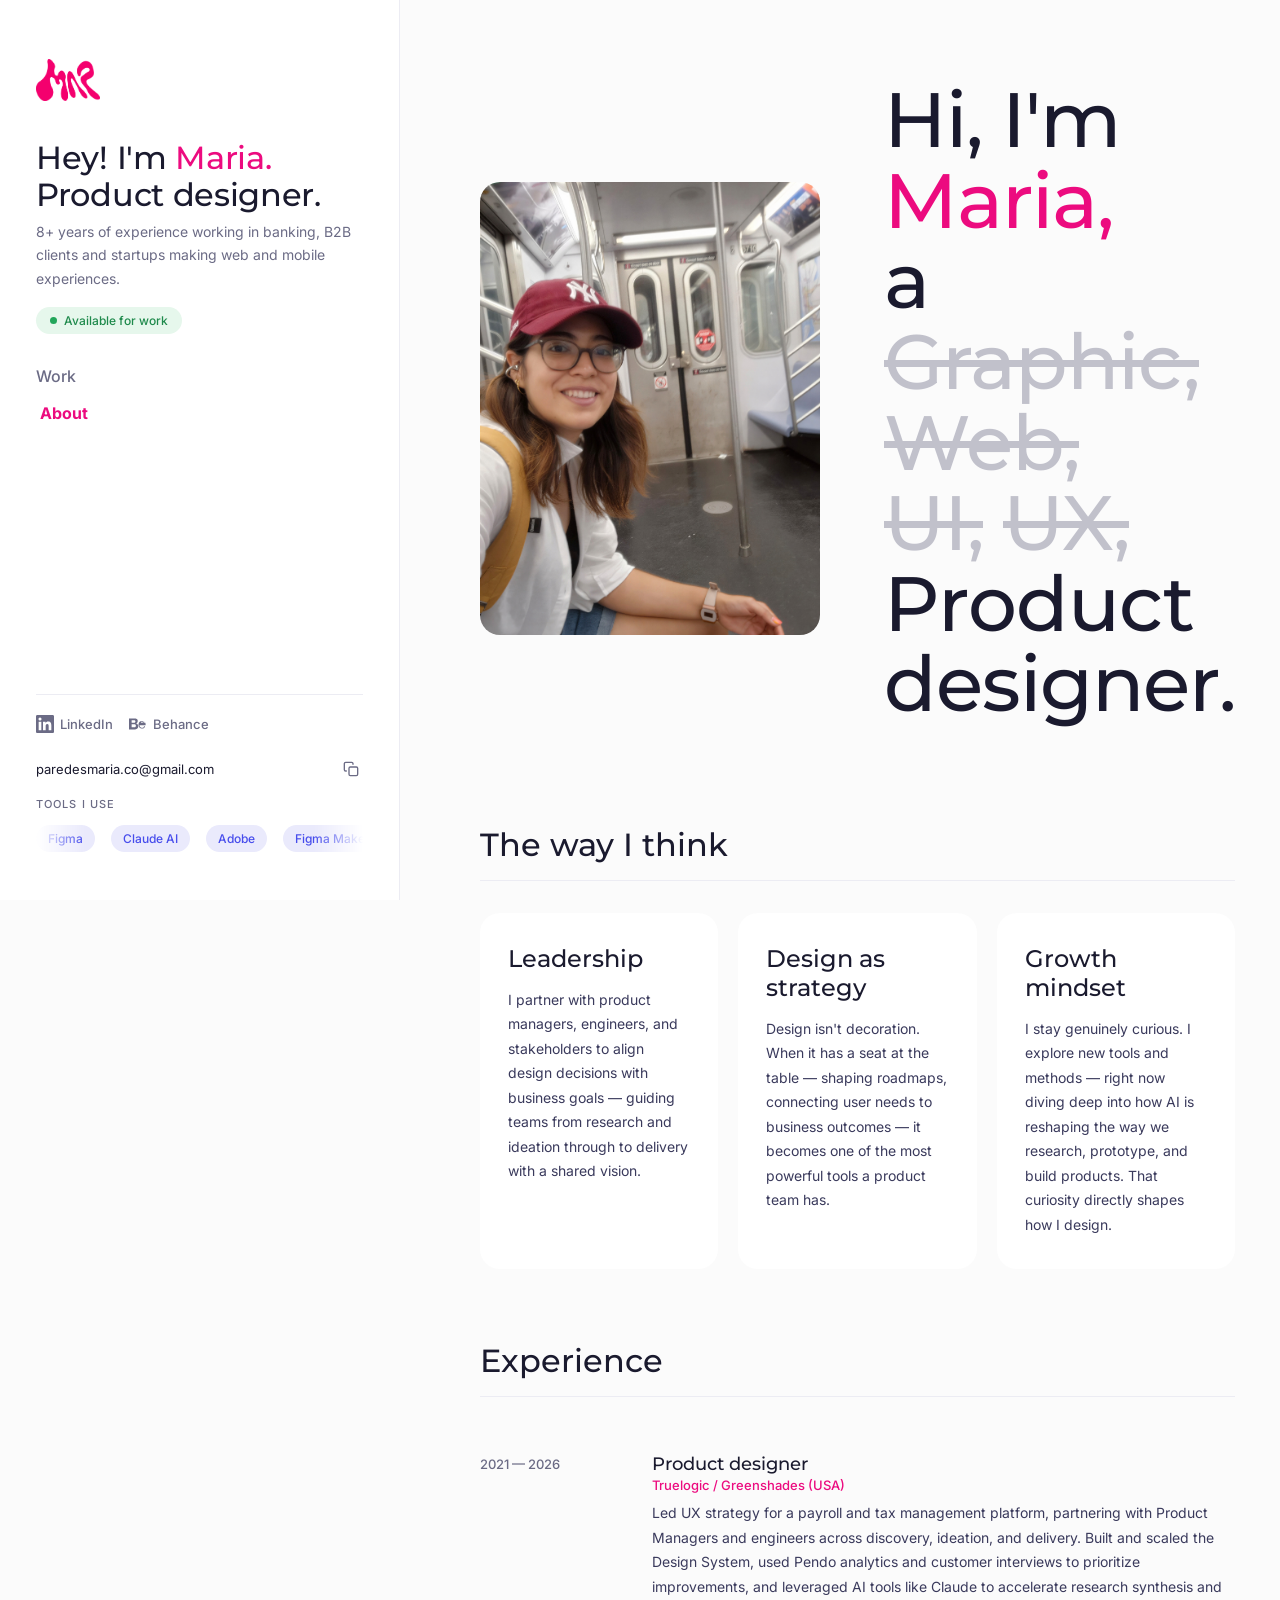
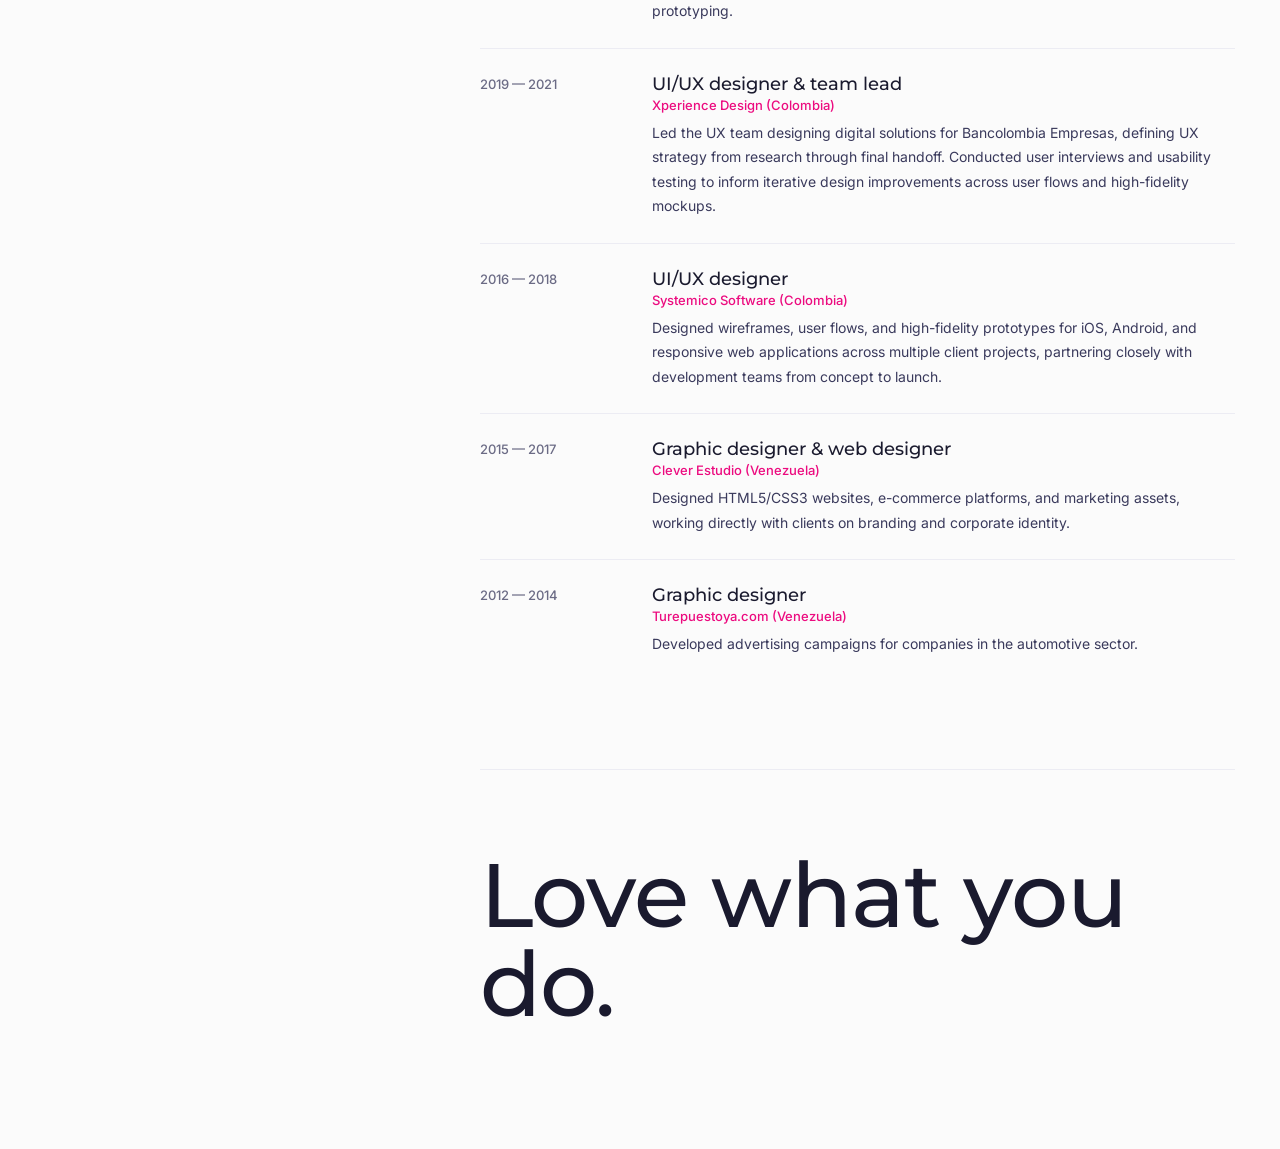
==== about.html @ 052602a7 "Add files via upload" ====
<!DOCTYPE html>
<html lang="en">
<head>
<!-- Google Tag Manager -->
<script>(function(w,d,s,l,i){w[l]=w[l]||[];w[l].push({'gtm.start':
new Date().getTime(),event:'gtm.js'});var f=d.getElementsByTagName(s)[0],
j=d.createElement(s),dl=l!='dataLayer'?'&l='+l:'';j.async=true;j.src=
'https://www.googletagmanager.com/gtm.js?id='+i+dl;f.parentNode.insertBefore(j,f);
})(window,document,'script','dataLayer','GTM-K2FJXDMW');</script>
<!-- End Google Tag Manager -->
<meta charset="UTF-8">
<meta name="viewport" content="width=device-width, initial-scale=1.0">
<title>About · Maria · Product designer</title>
<link rel="preconnect" href="https://fonts.googleapis.com">
<link href="https://fonts.googleapis.com/css2?family=Montserrat:wght@500;700&family=Inter:wght@400;500&display=swap" rel="stylesheet">
<style>
  :root {
    --primary: #EC0B7F;
    --secondary: #474dec;
    --bg: #fbfbfb;
    --sidebar-bg: #FFFFFF;
    --text: #1A1A2E;
    --text-muted: #6B6B85;
    --surface: #FFFFFF;
    --pink-tint: #FDE6F1;
    --pink-tint-text: #993556;
    --indigo-tint: #EAEAFC;
    --indigo-tint-text: #474dec;
    --border: #ECECF3;
    --sidebar-w: 400px;
    --fs-hero: 48px;
    --fs-display: 40px;
    --fs-h1: 32px;
    --fs-h2: 24px;
    --fs-h3: 18px;
    --fs-body-lg: 16px;
    --fs-body: 14px;
    --fs-ui: 13px;
    --fs-meta: 12px;
    --fs-eyebrow: 11px;
    --fs-icon: 20px;
    --fs-icon-lg: 64px;
    --fs-icon-xl: 80px;
  }

  * { margin: 0; padding: 0; box-sizing: border-box; }

  /* DINO CURSOR — a fun, on-brand touch across the whole About page */
  body {
    font-family: 'Inter', sans-serif;
    background: var(--bg);
    color: var(--text);
    min-height: 100vh;
    display: flex;
    cursor: url('data:image/svg+xml;utf8,<svg xmlns="http://www.w3.org/2000/svg" width="32" height="32" viewBox="0 0 32 32"><text x="0" y="24" font-size="24">🦕</text></svg>') 16 16, auto;
  }

  a, button, .email-row { cursor: url('data:image/svg+xml;utf8,<svg xmlns="http://www.w3.org/2000/svg" width="32" height="32" viewBox="0 0 32 32"><text x="0" y="24" font-size="24">🦖</text></svg>') 16 16, pointer; }

  /* ── SIDEBAR (same as index/case pages) ── */
  .sidebar {
    width: var(--sidebar-w);
    min-height: 100vh;
    background: var(--sidebar-bg);
    border-right: 1px solid var(--border);
    position: fixed;
    top: 0; left: 0;
    display: flex;
    flex-direction: column;
    padding: 48px 36px;
    z-index: 100;
  }
  .sidebar-top { flex: 1; }
  .avatar { width: 64px; height: 64px; margin-bottom: 28px; position: relative; flex-shrink: 0; }
  .avatar img { width: 100%; height: 100%; object-fit: contain; display: block; }
  .sidebar h1 {
    font-family: 'Montserrat', sans-serif;
    font-weight: 500;
    font-size: var(--fs-h1);
    line-height: 1.15;
    margin-bottom: 6px;
    letter-spacing: -0.3px;
  }
  .sidebar h1 em { font-style: normal; color: var(--primary); }
  .role-label {
    font-size: var(--fs-ui); font-weight: 500; letter-spacing: 0.08em;
    text-transform: uppercase; color: var(--secondary); margin-bottom: 20px;
  }
  .sidebar p.bio { font-size: var(--fs-body); line-height: 1.7; color: var(--text-muted); margin-bottom: 16px; }
  .social-links { display: flex; gap: 16px; margin-bottom: 24px; }
  .social-link { display: inline-flex; align-items: center; gap: 6px; font-size: var(--fs-ui); font-weight: 500; color: var(--text-muted); text-decoration: none; transition: color 0.2s; }
  .social-link:hover { color: var(--primary); }

  nav { margin-bottom: 20px; }
  nav a {
    display: block; font-size: var(--fs-body-lg); font-weight: 500; color: var(--text-muted);
    text-decoration: none; padding: 8px 0; border-bottom: 1px solid transparent;
    transition: color 0.2s, padding-left 0.2s;
  }
  nav a:hover, nav a.active { color: var(--primary); padding-left: 4px; }
  nav a.active { font-weight: 700; }

  .status-pill {
    display: inline-flex; align-items: center; gap: 7px;
    background: #E6F7EC; color: #1F8A4C; font-size: var(--fs-meta); font-weight: 500;
    padding: 6px 14px; border-radius: 999px; margin-bottom: 24px;
  }
  .status-dot { width: 7px; height: 7px; border-radius: 50%; background: #22A65A; animation: pulse 2s infinite; }
  @keyframes pulse { 0%,100% { opacity:1; transform: scale(1); } 50% { opacity:0.6; transform: scale(1.2); } }

  .tools-label { font-size: var(--fs-eyebrow); font-weight: 500; letter-spacing: 0.1em; text-transform: uppercase; color: var(--text-muted); margin-bottom: 14px; }
  .carousel-wrapper { overflow: hidden; mask-image: linear-gradient(to right, transparent 0%, black 15%, black 85%, transparent 100%); }
  .carousel-track { display: flex; gap: 16px; animation: scroll 22s linear infinite; width: max-content; }
  @keyframes scroll { from { transform: translateX(0); } to { transform: translateX(-50%); } }
  .tool-chip {
    display: flex; align-items: center; gap: 6px; background: var(--indigo-tint); border: none;
    padding: 6px 12px; border-radius: 999px; font-size: var(--fs-meta); font-weight: 500;
    color: var(--indigo-tint-text); white-space: nowrap;
  }

  .sidebar-footer { margin-top: 32px; padding-top: 20px; border-top: 1px solid var(--border); font-size: var(--fs-meta); color: #3A3A5C; }
  .email-row { display: flex; align-items: center; justify-content: space-between; gap: 8px; margin-bottom: 16px; }
  .email-text { font-size: var(--fs-ui); color: var(--text); }
  .email-icon-btn { background: none; border: none; color: var(--text-muted); cursor: inherit; padding: 4px; display: flex; }
  .email-icon-btn:hover { color: var(--primary); }

  /* HAMBURGER */
  .hamburger {
    display: none; position: fixed; top: 16px; left: 16px; z-index: 200;
    background: var(--primary); border: none; border-radius: 50%; width: 44px; height: 44px;
    align-items: center; justify-content: center; box-shadow: 0 2px 12px rgba(236,11,127,0.25);
  }
  .sidebar-overlay { display: none; position: fixed; inset: 0; background: rgba(26,26,46,0.4); z-index: 99; }
  .sidebar-overlay.active { display: block; }

  /* ── MAIN ── */
  .main {
    margin-left: var(--sidebar-w);
    flex: 1;
    display: flex;
    flex-direction: column;
    padding: 72px 80px 80px;
  }

  /* HERO — editorial strikethrough headline */
  .hero-headline {
    font-family: 'Montserrat', sans-serif;
    font-weight: 500;
    font-size: clamp(48px, 6vw, 80px);
    line-height: 1.05;
    letter-spacing: -1px;
    color: var(--text);
    margin-bottom: 20px;
  }
  .hero-headline .strike {
    text-decoration: line-through;
    color: var(--text-muted);
    opacity: 0.4;
  }
  .hero-headline .highlight { color: var(--primary); }

  /* PHOTO + INTRO — open, not boxed */
  .about-open-intro {
    display: grid;
    grid-template-columns: 340px 1fr;
    gap: 64px;
    align-items: center;
    margin-bottom: 80px;
  }
  .about-photo-open {
    width: 100%;
    aspect-ratio: 3 / 4;
    border-radius: 20px;
    background: var(--surface);
    overflow: hidden;
    display: flex;
    align-items: center;
    justify-content: center;
    color: var(--text-muted);
    font-size: var(--fs-ui);
    text-align: center;
  }
  .about-photo-open img { width: 100%; height: 100%; object-fit: cover; object-position: top; display: block; }
  .about-intro-copy {
    padding-top: 8px;
    display: flex;
    flex-direction: column;
    gap: 28px;
  }
  .about-intro-copy h2 {
    font-family: 'Montserrat', sans-serif;
    font-weight: 500;
    font-size: clamp(36px, 4vw, 56px);
    color: var(--text);
    line-height: 1.1;
    letter-spacing: -0.5px;
  }
  .about-intro-copy p { font-size: var(--fs-body-lg); line-height: 1.8; color: #3A3A5C; max-width: 520px; }

  /* SECTIONS — open, no cards */
  .about-block { margin-bottom: 72px; }
  .about-block h3 {
    font-family: 'Montserrat', sans-serif;
    font-weight: 500;
    font-size: var(--fs-h1);
    color: var(--text);
    margin-bottom: 32px;
    padding-bottom: 16px;
    border-bottom: 1px solid var(--border);
  }

  /* MY 3 PILLARS */
  .pillars-grid {
    display: grid;
    grid-template-columns: repeat(3, 1fr);
    gap: 20px;
  }
  .pillar-card {
    background: var(--surface);
    border-radius: 20px;
    padding: 32px 28px;
    display: flex;
    flex-direction: column;
    gap: 14px;
  }
  .pillar-num {
    font-family: 'Montserrat', sans-serif;
    font-weight: 500;
    font-size: var(--fs-eyebrow);
    letter-spacing: 0.1em;
    color: var(--primary);
  }
  .pillar-card h4 {
    font-family: 'Montserrat', sans-serif;
    font-weight: 500;
    font-size: var(--fs-h2);
    color: var(--text);
    line-height: 1.2;
  }
  .pillar-card p {
    font-size: var(--fs-body);
    line-height: 1.75;
    color: #3A3A5C;
    margin: 0;
  }

  /* EXPERIENCE */
  .exp-list { display: flex; flex-direction: column; }
  .exp-item {
    display: grid;
    grid-template-columns: 140px 1fr;
    gap: 32px;
    padding: 24px 0;
    border-bottom: 1px solid var(--border);
  }
  .exp-item:last-child { border-bottom: none; }
  .exp-dates { font-size: var(--fs-ui); color: var(--text-muted); font-weight: 500; padding-top: 3px; }
  .exp-role {
    font-family: 'Montserrat', sans-serif; font-weight: 500;
    font-size: var(--fs-h3); color: var(--text); margin-bottom: 2px;
  }
  .exp-company { font-size: var(--fs-ui); color: var(--primary); font-weight: 500; margin-bottom: 8px; }
  .exp-desc { font-size: var(--fs-body); line-height: 1.75; color: #3A3A5C; }

  /* BRING TO TABLE — open 2-col grid */
  .bring-grid { display: grid; grid-template-columns: 1fr 1fr; gap: 0; }
  .bring-item {
    padding: 28px 0;
    border-bottom: 1px solid var(--border);
    display: flex; flex-direction: column; gap: 8px;
  }
  .bring-item:nth-child(odd) { padding-right: 40px; border-right: 1px solid var(--border); }
  .bring-item:nth-child(even) { padding-left: 40px; }
  .bring-item:nth-last-child(-n+2) { border-bottom: none; }
  .bring-num {
    font-family: 'Montserrat', sans-serif; font-weight: 500;
    font-size: var(--fs-eyebrow); color: var(--primary); letter-spacing: 0.1em;
  }
  .bring-item h4 {
    font-family: 'Montserrat', sans-serif; font-weight: 500;
    font-size: var(--fs-h3); color: var(--text);
  }
  .bring-item p { font-size: var(--fs-body); line-height: 1.7; color: #3A3A5C; margin: 0; }

  /* FUN FACT — open, no box */
  .fun-fact-open {
    display: flex; align-items: flex-start; gap: 20px;
    padding: 32px 0; border-top: 1px solid var(--border);
  }
  .fun-fact-open .fun-emoji { font-size: 40px; flex-shrink: 0; }
  .fun-fact-open h4 {
    font-family: 'Montserrat', sans-serif; font-weight: 500;
    font-size: var(--fs-h3); color: var(--text); margin-bottom: 6px;
  }
  .fun-fact-open p { font-size: var(--fs-body); line-height: 1.7; color: #3A3A5C; margin: 0; }

  /* CLOSING */
  .love-section {
    padding: 80px 0 40px;
    border-top: 1px solid var(--border);
    margin-top: 16px;
  }
  .love-title {
    font-family: 'Montserrat', sans-serif;
    font-weight: 500;
    font-size: clamp(48px, 7vw, 96px);
    color: var(--text);
    line-height: 1.0;
    letter-spacing: -1px;
  }
  .love-title span { color: var(--primary); }

  /* RESPONSIVE */
  @media (max-width: 1024px) {
    :root { --sidebar-w: 300px; }
    .main { padding: 48px 40px; }
    .hero-headline { font-size: clamp(40px, 5vw, 64px); }
    .about-open-intro { grid-template-columns: 180px 1fr; gap: 32px; }
  }
  @media (max-width: 768px) {
    body { flex-direction: column; }
    .hamburger { display: none !important; }
    .sidebar { transform: translateX(-100%); transition: transform 0.3s ease; width: 300px; z-index: 150; overflow-y: auto; }
    .sidebar.open { transform: translateX(0); }
    .main { margin-left: 0; padding: 72px 24px 48px; }
    .hero-headline { font-size: clamp(36px, 8vw, 52px); }
    .about-open-intro { grid-template-columns: 1fr; gap: 36px; }
    .about-photo-open { width: 100%; aspect-ratio: 4 / 3; }
    .exp-item { grid-template-columns: 1fr; gap: 8px; }
    .bring-grid { grid-template-columns: 1fr; }
    .pillars-grid { grid-template-columns: 1fr; }
    .bring-item:nth-child(odd) { padding-right: 0; border-right: none; }
    .bring-item:nth-child(even) { padding-left: 0; }
    .bring-item:nth-last-child(-n+2) { border-bottom: 1px solid var(--border); }
    .bring-item:last-child { border-bottom: none; }
  }
  @media (max-width: 480px) {
    .hero-headline { font-size: 32px; }
    .main { padding: 64px 16px 48px; }
  }

  /* MOBILE NAV BAR */
  .top-bar {
    display: none;
    position: fixed;
    top: 0; left: 0; right: 0;
    height: 60px;
    background: #ffffff;
    border-bottom: 1px solid #ECECF3;
    z-index: 300;
    padding: 0 16px;
    flex-direction: row;
    align-items: center;
    justify-content: space-between;
  }
  .top-bar-left {
    display: flex;
    flex-direction: row;
    align-items: center;
    gap: 10px;
  }
  .top-bar-logo {
    width: 36px;
    height: 36px;
    display: flex;
    align-items: center;
    justify-content: center;
  }
  .top-bar-logo img {
    width: 100%;
    height: 100%;
    object-fit: contain;
  }
  .top-bar-text {}
  .top-bar-name {
    display: block;
    font-family: 'Montserrat', sans-serif;
    font-weight: 500;
    font-size: 14px;
    color: #1A1A2E;
    line-height: 1.2;
  }
  .top-bar-role {
    display: block;
    font-size: 11px;
    color: #6B6B85;
    line-height: 1.2;
  }
  .top-bar-menu {
    background: none;
    border: none;
    cursor: pointer;
    padding: 6px;
    display: flex;
    align-items: center;
    color: #1A1A2E;
  }
  @media (max-width: 768px) {
    .top-bar { display: flex; }
    .avatar { display: none; }
    .sidebar { padding-top: 80px; }
    .main { padding-top: 80px; }
  }
</style>
</head>
<body>
<!-- Google Tag Manager (noscript) -->
<noscript><iframe src="https://www.googletagmanager.com/ns.html?id=GTM-K2FJXDMW"
height="0" width="0" style="display:none;visibility:hidden"></iframe></noscript>
<!-- End Google Tag Manager (noscript) -->
<nav class="top-bar" id="topBar">
  <div class="top-bar-left">
    <div class="top-bar-logo">
      <img src="img/logo.png" alt="MAP">
    </div>
    <div class="top-bar-text">
      <span class="top-bar-name">Maria Paredes</span>
      <span class="top-bar-role">Product designer</span>
    </div>
  </div>
  <button class="top-bar-menu" id="topBarMenu" aria-label="Open menu">
    <svg width="22" height="22" viewBox="0 0 24 24" fill="none" stroke="currentColor" stroke-width="2" stroke-linecap="round">
      <line x1="3" y1="6" x2="21" y2="6"/>
      <line x1="3" y1="12" x2="21" y2="12"/>
      <line x1="3" y1="18" x2="21" y2="18"/>
    </svg>
  </button>
</nav>




<!-- HAMBURGER (mobile) -->
<button class="hamburger" id="hamburger" aria-label="Open menu">
  <svg width="20" height="20" viewBox="0 0 24 24" fill="none" stroke="#fff" stroke-width="2.5" stroke-linecap="round">
    <line x1="3" y1="6" x2="21" y2="6"/><line x1="3" y1="12" x2="21" y2="12"/><line x1="3" y1="18" x2="21" y2="18"/>
  </svg>
</button>
<div class="sidebar-overlay" id="overlay"></div>

<!-- SIDEBAR -->
<aside class="sidebar">
  <div class="sidebar-top">
    <div class="avatar">
      <img src="img/logo.png" alt="Maria logo">
    </div>
    <h1>Hey! I'm <em>Maria.</em><br>Product designer.</h1>
    <p class="bio">8+ years of experience working in banking, B2B clients and startups making web and mobile experiences.</p>

    <div class="status-pill">
      <span class="status-dot"></span>
      Available for work
    </div>

    <nav>
      <a href="index.html">Work</a>
      <a href="about.html" class="active">About</a>
    </nav>
  </div>

  <div class="sidebar-footer">
    <div class="social-links">
      <a href="https://www.linkedin.com/in/mapwalls/" target="_blank" class="social-link" aria-label="LinkedIn">
        <svg width="18" height="18" viewBox="0 0 24 24" fill="currentColor"><path d="M20.447 20.452h-3.554v-5.569c0-1.328-.027-3.037-1.852-3.037-1.853 0-2.136 1.445-2.136 2.939v5.667H9.351V9h3.414v1.561h.046c.477-.9 1.637-1.85 3.37-1.85 3.601 0 4.267 2.37 4.267 5.455v6.286zM5.337 7.433a2.062 2.062 0 0 1-2.063-2.065 2.064 2.064 0 1 1 2.063 2.065zm1.782 13.019H3.555V9h3.564v11.452zM22.225 0H1.771C.792 0 0 .774 0 1.729v20.542C0 23.227.792 24 1.771 24h20.451C23.2 24 24 23.227 24 22.271V1.729C24 .774 23.2 0 22.222 0h.003z"/></svg>
        LinkedIn
      </a>
      <a href="https://www.behance.net/mapwalls" target="_blank" class="social-link" aria-label="Behance">
        <svg width="18" height="18" viewBox="0 0 24 24" fill="currentColor"><path d="M6.938 4.503c.702 0 1.34.06 1.92.188.577.13 1.07.33 1.485.61.41.28.733.65.96 1.12.225.47.34 1.05.34 1.73 0 .74-.17 1.36-.507 1.86-.338.5-.837.9-1.502 1.22.906.26 1.576.72 2.022 1.37.448.66.665 1.45.665 2.36 0 .75-.13 1.39-.41 1.93-.28.55-.67 1-1.16 1.35-.48.348-1.05.6-1.69.767-.63.168-1.29.254-1.99.254H0V4.51l6.938-.007zm-.34 5.888c.577 0 1.05-.14 1.414-.425.367-.28.55-.72.55-1.32 0-.33-.06-.61-.173-.836-.116-.23-.27-.41-.47-.55-.2-.14-.43-.24-.69-.3-.27-.06-.55-.09-.84-.09H3.5v3.52h3.098zm.18 6.018c.32 0 .62-.03.9-.09.29-.06.54-.17.76-.31.22-.14.4-.34.53-.59.13-.25.2-.57.2-.96 0-.76-.22-1.31-.67-1.64-.45-.33-1.04-.5-1.76-.5H3.5v4.09h3.278zm9.945-7.07c.51-.53 1.24-.8 2.19-.8.68 0 1.27.17 1.77.52.49.34.84.82 1.04 1.44H16.42c0-.56-.2-1.02-.6-1.33.4-.31.74-.48 1.043-.48zm3.39 5.977c-.13.37-.33.68-.6.94-.26.26-.58.46-.95.6-.37.13-.8.2-1.27.2-.52 0-.98-.08-1.38-.26-.4-.17-.74-.41-1.02-.72-.28-.31-.49-.69-.64-1.12-.15-.44-.22-.92-.22-1.45h8.12c.02-.24.03-.48.03-.74 0-.74-.11-1.41-.32-2.01-.21-.61-.52-1.12-.92-1.55-.4-.43-.89-.76-1.46-.99-.57-.23-1.23-.34-1.97-.34-.72 0-1.38.12-1.97.36-.59.24-1.1.58-1.53 1.02-.43.44-.76.97-.99 1.6-.23.62-.35 1.32-.35 2.08 0 .78.12 1.48.34 2.1.23.62.55 1.15.97 1.58.42.44.92.77 1.52 1.01.59.23 1.26.35 2 .35.99 0 1.84-.23 2.53-.7.69-.47 1.18-1.18 1.48-2.14h-2.38zm-1.02-5.49c-.33 0-.63.06-.9.17-.27.12-.51.28-.72.49-.2.21-.37.46-.49.75-.12.29-.19.62-.2.97h4.53c-.07-.77-.32-1.36-.73-1.76-.42-.41-.93-.62-1.52-.62z"/></svg>
        Behance
      </a>
    </div>
    <div class="email-row" onclick="copyEmail()">
      <span class="email-text">paredesmaria.co@gmail.com</span>
      <button class="email-icon-btn" aria-label="Copy email">
        <svg width="16" height="16" viewBox="0 0 24 24" fill="none" stroke="currentColor" stroke-width="2" stroke-linecap="round" stroke-linejoin="round">
          <rect x="9" y="9" width="13" height="13" rx="2" ry="2"></rect>
          <path d="M5 15H4a2 2 0 0 1-2-2V4a2 2 0 0 1 2-2h9a2 2 0 0 1 2 2v1"></path>
        </svg>
      </button>
    </div>

    <div class="tools-label">Tools I use</div>
    <div class="carousel-wrapper">
      <div class="carousel-track" id="carouselTrack"></div>
    </div>
  </div>
</aside>

<!-- MAIN -->
<main class="main">

  <!-- PHOTO + HERO HEADLINE -->
  <div class="about-open-intro">
    <div class="about-photo-open">
      <img src="img/myphoto2.jpg" alt="Maria Paredes">
    </div>
    <div class="about-intro-copy" style="display:flex; flex-direction:column; text-align:left;">
      <h1 class="hero-headline">
        Hi, I'm <span class="highlight">Maria,</span><br>
        a <span class="strike">Graphic,</span> <span class="strike">Web,</span><br>
        <span class="strike">UI,</span> <span class="strike">UX,</span><br>
        Product designer.
      </h1>
    </div>
  </div>

  <!-- MY 3 PILLARS -->
  <div class="about-block">
    <h3>The way I think</h3>
    <div class="pillars-grid">

      <div class="pillar-card">
        <h4>Leadership</h4>
        <p>I partner with product managers, engineers, and stakeholders to align design decisions with business goals — guiding teams from research and ideation through to delivery with a shared vision.</p>
      </div>

      <div class="pillar-card">
        <h4>Design as strategy</h4>
        <p>Design isn't decoration. When it has a seat at the table — shaping roadmaps, connecting user needs to business outcomes — it becomes one of the most powerful tools a product team has.</p>
      </div>

      <div class="pillar-card">
        <h4>Growth mindset</h4>
        <p>I stay genuinely curious. I explore new tools and methods — right now diving deep into how AI is reshaping the way we research, prototype, and build products. That curiosity directly shapes how I design.</p>
      </div>

    </div>
  </div>

  <!-- EXPERIENCE -->
  <div class="about-block">
    <h3>Experience</h3>
    <div class="exp-list">

      <div class="exp-item">
        <div class="exp-dates">2021 — 2026</div>
        <div>
          <div class="exp-role">Product designer</div>
          <div class="exp-company">Truelogic / Greenshades (USA)</div>
          <div class="exp-desc">Led UX strategy for a payroll and tax management platform, partnering with Product Managers and engineers across discovery, ideation, and delivery. Built and scaled the Design System, used Pendo analytics and customer interviews to prioritize improvements, and leveraged AI tools like Claude to accelerate research synthesis and prototyping.</div>
        </div>
      </div>

      <div class="exp-item">
        <div class="exp-dates">2019 — 2021</div>
        <div>
          <div class="exp-role">UI/UX designer & team lead</div>
          <div class="exp-company">Xperience Design (Colombia)</div>
          <div class="exp-desc">Led the UX team designing digital solutions for Bancolombia Empresas, defining UX strategy from research through final handoff. Conducted user interviews and usability testing to inform iterative design improvements across user flows and high-fidelity mockups.</div>
        </div>
      </div>

      <div class="exp-item">
        <div class="exp-dates">2016 — 2018</div>
        <div>
          <div class="exp-role">UI/UX designer</div>
          <div class="exp-company">Systemico Software (Colombia)</div>
          <div class="exp-desc">Designed wireframes, user flows, and high-fidelity prototypes for iOS, Android, and responsive web applications across multiple client projects, partnering closely with development teams from concept to launch.</div>
        </div>
      </div>

      <div class="exp-item">
        <div class="exp-dates">2015 — 2017</div>
        <div>
          <div class="exp-role">Graphic designer & web designer</div>
          <div class="exp-company">Clever Estudio (Venezuela)</div>
          <div class="exp-desc">Designed HTML5/CSS3 websites, e-commerce platforms, and marketing assets, working directly with clients on branding and corporate identity.</div>
        </div>
      </div>

      <div class="exp-item">
        <div class="exp-dates">2012 — 2014</div>
        <div>
          <div class="exp-role">Graphic designer</div>
          <div class="exp-company">Turepuestoya.com (Venezuela)</div>
          <div class="exp-desc">Developed advertising campaigns for companies in the automotive sector.</div>
        </div>
      </div>

    </div>
  </div>

  <!-- WHAT I BRING TO THE TABLE -->
  <!-- CLOSING -->
  <div class="love-section">
    <h2 class="love-title">Love what you do.</h2>
  </div>

</main>

<script>
  const tools = ['Figma', 'Claude AI', 'Adobe', 'Figma Make', 'Pendo', 'Notion', 'Miro', 'ChatGPT', 'Jira', 'Maze'];
  const track = document.getElementById('carouselTrack');
  [...tools, ...tools].forEach(t => {
    const chip = document.createElement('div');
    chip.className = 'tool-chip';
    chip.textContent = t;
    track.appendChild(chip);
  });

  function copyEmail() {
    navigator.clipboard.writeText('paredesmaria.co@gmail.com').then(() => {
      const btn = document.querySelector('.email-icon-btn');
      const original = btn.innerHTML;
      btn.innerHTML = '✓';
      setTimeout(() => { btn.innerHTML = original; }, 1500);
    });
  }

  const hamburger = document.getElementById('hamburger');
  const sidebar = document.querySelector('.sidebar');
  const overlay = document.getElementById('overlay');
  function toggleSidebar() {
    sidebar.classList.toggle('open');
    overlay.classList.toggle('active');
  }
  hamburger.addEventListener('click', toggleSidebar);
  overlay.addEventListener('click', toggleSidebar);
  const mobileHamburger = document.getElementById('mobileHamburger');
  if (mobileHamburger) { mobileHamburger.addEventListener('click', toggleSidebar); }

  const topBarMenu = document.getElementById('topBarMenu');
  if (topBarMenu) { topBarMenu.addEventListener('click', toggleSidebar); }
</script>
</body>
</html>
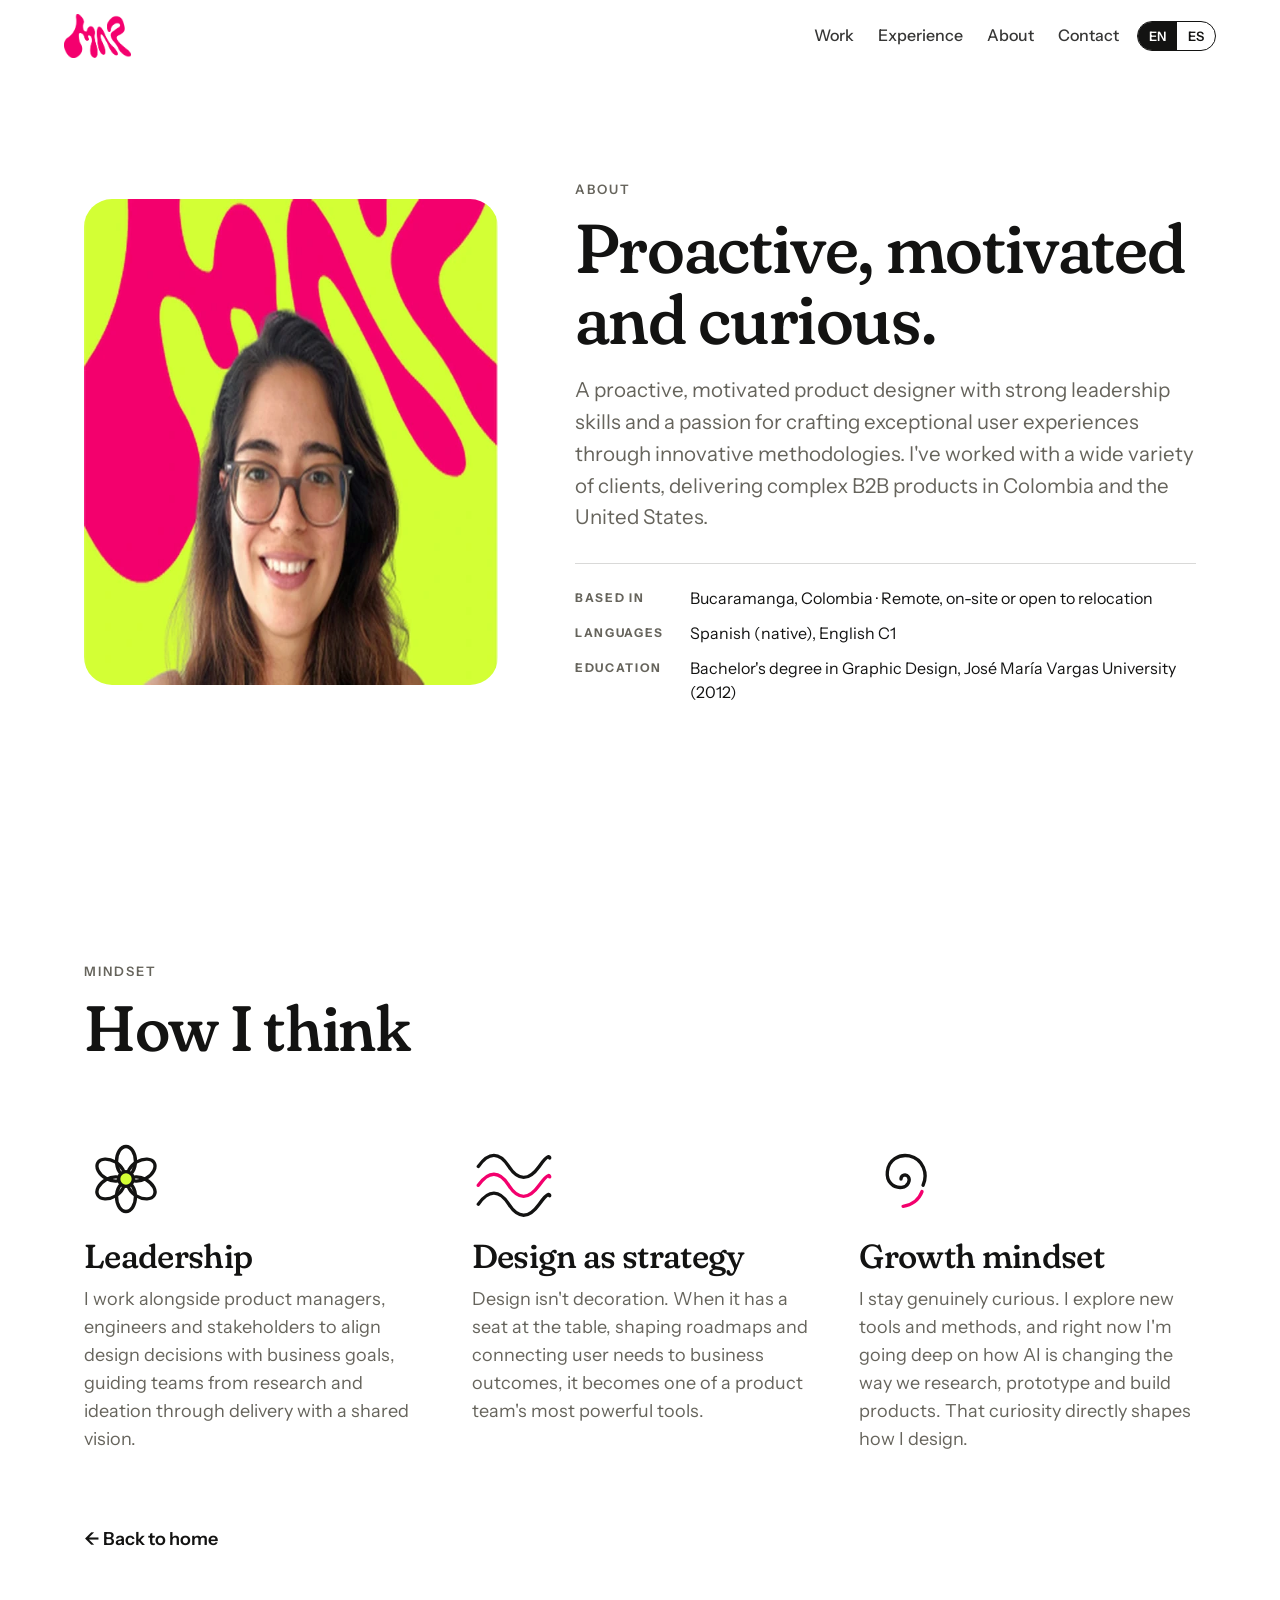
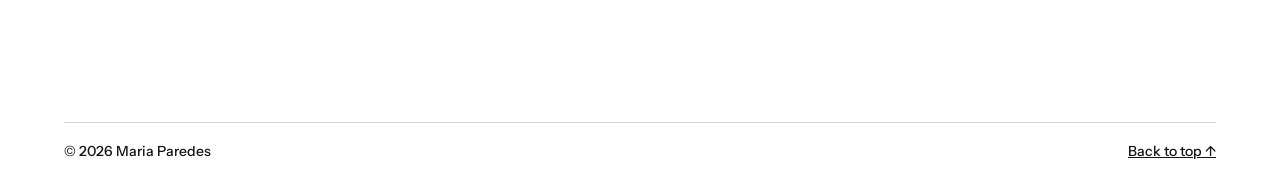
==== commit ca23714b: "Portfolio v5: new home, case pages and projects in the home style - Hero with Plaster headline and s" ====
--- a/about.html
+++ b/about.html
@@ -1,626 +1,65 @@
-<!DOCTYPE html>
+<!doctype html>
 <html lang="en">
 <head>
-<!-- Google Tag Manager -->
-<script>(function(w,d,s,l,i){w[l]=w[l]||[];w[l].push({'gtm.start':
-new Date().getTime(),event:'gtm.js'});var f=d.getElementsByTagName(s)[0],
-j=d.createElement(s),dl=l!='dataLayer'?'&l='+l:'';j.async=true;j.src=
-'https://www.googletagmanager.com/gtm.js?id='+i+dl;f.parentNode.insertBefore(j,f);
-})(window,document,'script','dataLayer','GTM-K2FJXDMW');</script>
-<!-- End Google Tag Manager -->
-<meta charset="UTF-8">
-<meta name="viewport" content="width=device-width, initial-scale=1.0">
-<title>About · Maria · Product designer</title>
+<meta charset="utf-8">
+<meta name="viewport" content="width=device-width, initial-scale=1, viewport-fit=cover">
+<title>About · Maria Paredes</title>
+<meta name="description" content="About Maria Paredes, Senior Product Designer: who she is and how she thinks.">
 <link rel="preconnect" href="https://fonts.googleapis.com">
-<link href="https://fonts.googleapis.com/css2?family=Montserrat:wght@500;700&family=Inter:wght@400;500&display=swap" rel="stylesheet">
-<style>
-  :root {
-    --primary: #EC0B7F;
-    --secondary: #474dec;
-    --bg: #fbfbfb;
-    --sidebar-bg: #FFFFFF;
-    --text: #1A1A2E;
-    --text-muted: #6B6B85;
-    --surface: #FFFFFF;
-    --pink-tint: #FDE6F1;
-    --pink-tint-text: #993556;
-    --indigo-tint: #EAEAFC;
-    --indigo-tint-text: #474dec;
-    --border: #ECECF3;
-    --sidebar-w: 400px;
-    --fs-hero: 48px;
-    --fs-display: 40px;
-    --fs-h1: 32px;
-    --fs-h2: 24px;
-    --fs-h3: 18px;
-    --fs-body-lg: 16px;
-    --fs-body: 14px;
-    --fs-ui: 13px;
-    --fs-meta: 12px;
-    --fs-eyebrow: 11px;
-    --fs-icon: 20px;
-    --fs-icon-lg: 64px;
-    --fs-icon-xl: 80px;
-  }
-
-  * { margin: 0; padding: 0; box-sizing: border-box; }
-
-  /* DINO CURSOR — a fun, on-brand touch across the whole About page */
-  body {
-    font-family: 'Inter', sans-serif;
-    background: var(--bg);
-    color: var(--text);
-    min-height: 100vh;
-    display: flex;
-    cursor: url('data:image/svg+xml;utf8,<svg xmlns="http://www.w3.org/2000/svg" width="32" height="32" viewBox="0 0 32 32"><text x="0" y="24" font-size="24">🦕</text></svg>') 16 16, auto;
-  }
-
-  a, button, .email-row { cursor: url('data:image/svg+xml;utf8,<svg xmlns="http://www.w3.org/2000/svg" width="32" height="32" viewBox="0 0 32 32"><text x="0" y="24" font-size="24">🦖</text></svg>') 16 16, pointer; }
-
-  /* ── SIDEBAR (same as index/case pages) ── */
-  .sidebar {
-    width: var(--sidebar-w);
-    min-height: 100vh;
-    background: var(--sidebar-bg);
-    border-right: 1px solid var(--border);
-    position: fixed;
-    top: 0; left: 0;
-    display: flex;
-    flex-direction: column;
-    padding: 48px 36px;
-    z-index: 100;
-  }
-  .sidebar-top { flex: 1; }
-  .avatar { width: 64px; height: 64px; margin-bottom: 28px; position: relative; flex-shrink: 0; }
-  .avatar img { width: 100%; height: 100%; object-fit: contain; display: block; }
-  .sidebar h1 {
-    font-family: 'Montserrat', sans-serif;
-    font-weight: 500;
-    font-size: var(--fs-h1);
-    line-height: 1.15;
-    margin-bottom: 6px;
-    letter-spacing: -0.3px;
-  }
-  .sidebar h1 em { font-style: normal; color: var(--primary); }
-  .role-label {
-    font-size: var(--fs-ui); font-weight: 500; letter-spacing: 0.08em;
-    text-transform: uppercase; color: var(--secondary); margin-bottom: 20px;
-  }
-  .sidebar p.bio { font-size: var(--fs-body); line-height: 1.7; color: var(--text-muted); margin-bottom: 16px; }
-  .social-links { display: flex; gap: 16px; margin-bottom: 24px; }
-  .social-link { display: inline-flex; align-items: center; gap: 6px; font-size: var(--fs-ui); font-weight: 500; color: var(--text-muted); text-decoration: none; transition: color 0.2s; }
-  .social-link:hover { color: var(--primary); }
-
-  nav { margin-bottom: 20px; }
-  nav a {
-    display: block; font-size: var(--fs-body-lg); font-weight: 500; color: var(--text-muted);
-    text-decoration: none; padding: 8px 0; border-bottom: 1px solid transparent;
-    transition: color 0.2s, padding-left 0.2s;
-  }
-  nav a:hover, nav a.active { color: var(--primary); padding-left: 4px; }
-  nav a.active { font-weight: 700; }
-
-  .status-pill {
-    display: inline-flex; align-items: center; gap: 7px;
-    background: #E6F7EC; color: #1F8A4C; font-size: var(--fs-meta); font-weight: 500;
-    padding: 6px 14px; border-radius: 999px; margin-bottom: 24px;
-  }
-  .status-dot { width: 7px; height: 7px; border-radius: 50%; background: #22A65A; animation: pulse 2s infinite; }
-  @keyframes pulse { 0%,100% { opacity:1; transform: scale(1); } 50% { opacity:0.6; transform: scale(1.2); } }
-
-  .tools-label { font-size: var(--fs-eyebrow); font-weight: 500; letter-spacing: 0.1em; text-transform: uppercase; color: var(--text-muted); margin-bottom: 14px; }
-  .carousel-wrapper { overflow: hidden; mask-image: linear-gradient(to right, transparent 0%, black 15%, black 85%, transparent 100%); }
-  .carousel-track { display: flex; gap: 16px; animation: scroll 22s linear infinite; width: max-content; }
-  @keyframes scroll { from { transform: translateX(0); } to { transform: translateX(-50%); } }
-  .tool-chip {
-    display: flex; align-items: center; gap: 6px; background: var(--indigo-tint); border: none;
-    padding: 6px 12px; border-radius: 999px; font-size: var(--fs-meta); font-weight: 500;
-    color: var(--indigo-tint-text); white-space: nowrap;
-  }
-
-  .sidebar-footer { margin-top: 32px; padding-top: 20px; border-top: 1px solid var(--border); font-size: var(--fs-meta); color: #3A3A5C; }
-  .email-row { display: flex; align-items: center; justify-content: space-between; gap: 8px; margin-bottom: 16px; }
-  .email-text { font-size: var(--fs-ui); color: var(--text); }
-  .email-icon-btn { background: none; border: none; color: var(--text-muted); cursor: inherit; padding: 4px; display: flex; }
-  .email-icon-btn:hover { color: var(--primary); }
-
-  /* HAMBURGER */
-  .hamburger {
-    display: none; position: fixed; top: 16px; left: 16px; z-index: 200;
-    background: var(--primary); border: none; border-radius: 50%; width: 44px; height: 44px;
-    align-items: center; justify-content: center; box-shadow: 0 2px 12px rgba(236,11,127,0.25);
-  }
-  .sidebar-overlay { display: none; position: fixed; inset: 0; background: rgba(26,26,46,0.4); z-index: 99; }
-  .sidebar-overlay.active { display: block; }
-
-  /* ── MAIN ── */
-  .main {
-    margin-left: var(--sidebar-w);
-    flex: 1;
-    display: flex;
-    flex-direction: column;
-    padding: 72px 80px 80px;
-  }
-
-  /* HERO — editorial strikethrough headline */
-  .hero-headline {
-    font-family: 'Montserrat', sans-serif;
-    font-weight: 500;
-    font-size: clamp(48px, 6vw, 80px);
-    line-height: 1.05;
-    letter-spacing: -1px;
-    color: var(--text);
-    margin-bottom: 20px;
-  }
-  .hero-headline .strike {
-    text-decoration: line-through;
-    color: var(--text-muted);
-    opacity: 0.4;
-  }
-  .hero-headline .highlight { color: var(--primary); }
-
-  /* PHOTO + INTRO — open, not boxed */
-  .about-open-intro {
-    display: grid;
-    grid-template-columns: 340px 1fr;
-    gap: 64px;
-    align-items: center;
-    margin-bottom: 80px;
-  }
-  .about-photo-open {
-    width: 100%;
-    aspect-ratio: 3 / 4;
-    border-radius: 20px;
-    background: var(--surface);
-    overflow: hidden;
-    display: flex;
-    align-items: center;
-    justify-content: center;
-    color: var(--text-muted);
-    font-size: var(--fs-ui);
-    text-align: center;
-  }
-  .about-photo-open img { width: 100%; height: 100%; object-fit: cover; object-position: top; display: block; }
-  .about-intro-copy {
-    padding-top: 8px;
-    display: flex;
-    flex-direction: column;
-    gap: 28px;
-  }
-  .about-intro-copy h2 {
-    font-family: 'Montserrat', sans-serif;
-    font-weight: 500;
-    font-size: clamp(36px, 4vw, 56px);
-    color: var(--text);
-    line-height: 1.1;
-    letter-spacing: -0.5px;
-  }
-  .about-intro-copy p { font-size: var(--fs-body-lg); line-height: 1.8; color: #3A3A5C; max-width: 520px; }
-
-  /* SECTIONS — open, no cards */
-  .about-block { margin-bottom: 72px; }
-  .about-block h3 {
-    font-family: 'Montserrat', sans-serif;
-    font-weight: 500;
-    font-size: var(--fs-h1);
-    color: var(--text);
-    margin-bottom: 32px;
-    padding-bottom: 16px;
-    border-bottom: 1px solid var(--border);
-  }
-
-  /* MY 3 PILLARS */
-  .pillars-grid {
-    display: grid;
-    grid-template-columns: repeat(3, 1fr);
-    gap: 20px;
-  }
-  .pillar-card {
-    background: var(--surface);
-    border-radius: 20px;
-    padding: 32px 28px;
-    display: flex;
-    flex-direction: column;
-    gap: 14px;
-  }
-  .pillar-num {
-    font-family: 'Montserrat', sans-serif;
-    font-weight: 500;
-    font-size: var(--fs-eyebrow);
-    letter-spacing: 0.1em;
-    color: var(--primary);
-  }
-  .pillar-card h4 {
-    font-family: 'Montserrat', sans-serif;
-    font-weight: 500;
-    font-size: var(--fs-h2);
-    color: var(--text);
-    line-height: 1.2;
-  }
-  .pillar-card p {
-    font-size: var(--fs-body);
-    line-height: 1.75;
-    color: #3A3A5C;
-    margin: 0;
-  }
-
-  /* EXPERIENCE */
-  .exp-list { display: flex; flex-direction: column; }
-  .exp-item {
-    display: grid;
-    grid-template-columns: 140px 1fr;
-    gap: 32px;
-    padding: 24px 0;
-    border-bottom: 1px solid var(--border);
-  }
-  .exp-item:last-child { border-bottom: none; }
-  .exp-dates { font-size: var(--fs-ui); color: var(--text-muted); font-weight: 500; padding-top: 3px; }
-  .exp-role {
-    font-family: 'Montserrat', sans-serif; font-weight: 500;
-    font-size: var(--fs-h3); color: var(--text); margin-bottom: 2px;
-  }
-  .exp-company { font-size: var(--fs-ui); color: var(--primary); font-weight: 500; margin-bottom: 8px; }
-  .exp-desc { font-size: var(--fs-body); line-height: 1.75; color: #3A3A5C; }
-
-  /* BRING TO TABLE — open 2-col grid */
-  .bring-grid { display: grid; grid-template-columns: 1fr 1fr; gap: 0; }
-  .bring-item {
-    padding: 28px 0;
-    border-bottom: 1px solid var(--border);
-    display: flex; flex-direction: column; gap: 8px;
-  }
-  .bring-item:nth-child(odd) { padding-right: 40px; border-right: 1px solid var(--border); }
-  .bring-item:nth-child(even) { padding-left: 40px; }
-  .bring-item:nth-last-child(-n+2) { border-bottom: none; }
-  .bring-num {
-    font-family: 'Montserrat', sans-serif; font-weight: 500;
-    font-size: var(--fs-eyebrow); color: var(--primary); letter-spacing: 0.1em;
-  }
-  .bring-item h4 {
-    font-family: 'Montserrat', sans-serif; font-weight: 500;
-    font-size: var(--fs-h3); color: var(--text);
-  }
-  .bring-item p { font-size: var(--fs-body); line-height: 1.7; color: #3A3A5C; margin: 0; }
-
-  /* FUN FACT — open, no box */
-  .fun-fact-open {
-    display: flex; align-items: flex-start; gap: 20px;
-    padding: 32px 0; border-top: 1px solid var(--border);
-  }
-  .fun-fact-open .fun-emoji { font-size: 40px; flex-shrink: 0; }
-  .fun-fact-open h4 {
-    font-family: 'Montserrat', sans-serif; font-weight: 500;
-    font-size: var(--fs-h3); color: var(--text); margin-bottom: 6px;
-  }
-  .fun-fact-open p { font-size: var(--fs-body); line-height: 1.7; color: #3A3A5C; margin: 0; }
-
-  /* CLOSING */
-  .love-section {
-    padding: 80px 0 40px;
-    border-top: 1px solid var(--border);
-    margin-top: 16px;
-  }
-  .love-title {
-    font-family: 'Montserrat', sans-serif;
-    font-weight: 500;
-    font-size: clamp(48px, 7vw, 96px);
-    color: var(--text);
-    line-height: 1.0;
-    letter-spacing: -1px;
-  }
-  .love-title span { color: var(--primary); }
-
-  /* RESPONSIVE */
-  @media (max-width: 1024px) {
-    :root { --sidebar-w: 300px; }
-    .main { padding: 48px 40px; }
-    .hero-headline { font-size: clamp(40px, 5vw, 64px); }
-    .about-open-intro { grid-template-columns: 180px 1fr; gap: 32px; }
-  }
-  @media (max-width: 768px) {
-    body { flex-direction: column; }
-    .hamburger { display: none !important; }
-    .sidebar { transform: translateX(-100%); transition: transform 0.3s ease; width: 300px; z-index: 150; overflow-y: auto; }
-    .sidebar.open { transform: translateX(0); }
-    .main { margin-left: 0; padding: 72px 24px 48px; }
-    .hero-headline { font-size: clamp(36px, 8vw, 52px); }
-    .about-open-intro { grid-template-columns: 1fr; gap: 36px; }
-    .about-photo-open { width: 100%; aspect-ratio: 4 / 3; }
-    .exp-item { grid-template-columns: 1fr; gap: 8px; }
-    .bring-grid { grid-template-columns: 1fr; }
-    .pillars-grid { grid-template-columns: 1fr; }
-    .bring-item:nth-child(odd) { padding-right: 0; border-right: none; }
-    .bring-item:nth-child(even) { padding-left: 0; }
-    .bring-item:nth-last-child(-n+2) { border-bottom: 1px solid var(--border); }
-    .bring-item:last-child { border-bottom: none; }
-  }
-  @media (max-width: 480px) {
-    .hero-headline { font-size: 32px; }
-    .main { padding: 64px 16px 48px; }
-  }
-
-  /* MOBILE NAV BAR */
-  .top-bar {
-    display: none;
-    position: fixed;
-    top: 0; left: 0; right: 0;
-    height: 60px;
-    background: #ffffff;
-    border-bottom: 1px solid #ECECF3;
-    z-index: 300;
-    padding: 0 16px;
-    flex-direction: row;
-    align-items: center;
-    justify-content: space-between;
-  }
-  .top-bar-left {
-    display: flex;
-    flex-direction: row;
-    align-items: center;
-    gap: 10px;
-  }
-  .top-bar-logo {
-    width: 36px;
-    height: 36px;
-    display: flex;
-    align-items: center;
-    justify-content: center;
-  }
-  .top-bar-logo img {
-    width: 100%;
-    height: 100%;
-    object-fit: contain;
-  }
-  .top-bar-text {}
-  .top-bar-name {
-    display: block;
-    font-family: 'Montserrat', sans-serif;
-    font-weight: 500;
-    font-size: 14px;
-    color: #1A1A2E;
-    line-height: 1.2;
-  }
-  .top-bar-role {
-    display: block;
-    font-size: 11px;
-    color: #6B6B85;
-    line-height: 1.2;
-  }
-  .top-bar-menu {
-    background: none;
-    border: none;
-    cursor: pointer;
-    padding: 6px;
-    display: flex;
-    align-items: center;
-    color: #1A1A2E;
-  }
-  @media (max-width: 768px) {
-    .top-bar { display: flex; }
-    .avatar { display: none; }
-    .sidebar { padding-top: 80px; }
-    .main { padding-top: 80px; }
-  }
-</style>
+<link rel="preconnect" href="https://fonts.gstatic.com" crossorigin>
+<link href="https://fonts.googleapis.com/css2?family=Fraunces:opsz,wght,SOFT,WONK@9..144,300..700,0..100,0..1&family=Instrument+Sans:wght@400;500;600&family=Plaster&display=swap" rel="stylesheet">
+<link rel="stylesheet" href="css/style.css">
+<script>document.documentElement.classList.add('js');</script>
 </head>
 <body>
-<!-- Google Tag Manager (noscript) -->
-<noscript><iframe src="https://www.googletagmanager.com/ns.html?id=GTM-K2FJXDMW"
-height="0" width="0" style="display:none;visibility:hidden"></iframe></noscript>
-<!-- End Google Tag Manager (noscript) -->
-<nav class="top-bar" id="topBar">
-  <div class="top-bar-left">
-    <div class="top-bar-logo">
-      <img src="img/logo.png" alt="MAP">
+
+<header class="nav">
+  <a class="logo" href="index.html" aria-label="Maria Paredes, home"><img src="img/logo.png" alt="" width="687" height="433"></a>
+  <nav class="links" aria-label="Main">
+    <a href="index.html#work" data-t="nav_work">Work</a>
+    <a href="index.html#experience" data-t="nav_exp">Experience</a>
+    <a href="about.html" data-t="nav_about" aria-current="page">About</a>
+    <a href="index.html#contact" data-t="nav_contact">Contact</a>
+  </nav>
+  <div class="lang" role="group" aria-label="Language">
+    <button type="button" data-lang="en" aria-pressed="true">EN</button>
+    <button type="button" data-lang="es" aria-pressed="false">ES</button>
+  </div>
+</header>
+
+<main id="top">
+  <section class="about about-page" id="about" data-theme="cream" aria-labelledby="about-title">
+    <div class="wrap about-grid">
+      <figure class="portrait"><img src="assets/maria.webp" alt="Portrait of Maria Paredes smiling, wearing glasses" width="624" height="486" ></figure>
+      <div>
+        <p class="eyebrow" data-t="about_eyebrow">About</p>
+        <h1 id="about-title" data-t="about_title">Proactive, motivated and curious.</h1>
+        <p class="lede" data-t="about_text">A proactive, motivated product designer with strong leadership skills and a passion for crafting exceptional user experiences through innovative methodologies. I've worked with a wide variety of clients, delivering complex B2B products in Colombia and the United States.</p>
+        <dl class="facts">
+          <dt data-t="f_loc">Based in</dt><dd data-t="v_loc">Bucaramanga, Colombia · Remote, on-site or open to relocation</dd>
+          <dt data-t="f_lang">Languages</dt><dd data-t="v_lang">Spanish (native), English C1</dd>
+          <dt data-t="f_edu">Education</dt><dd data-t="v_edu">Bachelor's degree in Graphic Design, José María Vargas University (2012)</dd>
+        </dl>
+      </div>
     </div>
-    <div class="top-bar-text">
-      <span class="top-bar-name">Maria Paredes</span>
-      <span class="top-bar-role">Product designer</span>
+  </section>
+
+  <section class="think" data-theme="cream" aria-labelledby="think-title">
+    <div class="wrap">
+      <header class="sec-head"><p class="eyebrow" data-t="think_eyebrow">Mindset</p><h2 id="think-title" data-t="think_title">How I think</h2></header>
+      <div class="pillars">
+        <div class="pillar"><div class="ico"><svg viewBox="0 0 80 80" aria-hidden="true"><g fill="none" stroke="currentColor" stroke-width="3.2" stroke-linejoin="round" stroke-linecap="round"><g transform="translate(40 40)"><ellipse rx="9" ry="14" cy="-17"/><ellipse rx="9" ry="14" cy="-17" transform="rotate(60)"/><ellipse rx="9" ry="14" cy="-17" transform="rotate(120)"/><ellipse rx="9" ry="14" cy="-17" transform="rotate(180)"/><ellipse rx="9" ry="14" cy="-17" transform="rotate(240)"/><ellipse rx="9" ry="14" cy="-17" transform="rotate(300)"/><circle r="7" fill="#D3FF35"/></g></g></svg></div><h3 data-t="p1_t">Leadership</h3><p data-t="p1_d">I work alongside product managers, engineers and stakeholders to align design decisions with business goals, guiding teams from research and ideation through delivery with a shared vision.</p></div>
+        <div class="pillar"><div class="ico"><svg viewBox="0 0 80 80" aria-hidden="true"><g fill="none" stroke="currentColor" stroke-width="3.2" stroke-linecap="round" stroke-linejoin="round"><path d="M6 28c10-14 20-14 29 0s19 14 29 0 10-8 10-8"/><path d="M6 46c10-14 20-14 29 0s19 14 29 0 10-8 10-8" stroke="#F3006D"/><path d="M6 64c10-14 20-14 29 0s19 14 29 0 10-8 10-8"/></g></svg></div><h3 data-t="p2_t">Design as strategy</h3><p data-t="p2_d">Design isn't decoration. When it has a seat at the table, shaping roadmaps and connecting user needs to business outcomes, it becomes one of a product team's most powerful tools.</p></div>
+        <div class="pillar"><div class="ico"><svg viewBox="0 0 80 80" aria-hidden="true"><g fill="none" stroke="currentColor" stroke-width="3.2" stroke-linecap="round" stroke-linejoin="round"><path d="M40 40c0-4 5-5 7-2s0 9-6 10c-9 1-15-6-14-15 1-11 11-17 21-15 13 3 18 17 13 28"/><path d="M60 52c-3 8-10 13-18 14" stroke="#F3006D"/></g></svg></div><h3 data-t="p3_t">Growth mindset</h3><p data-t="p3_d">I stay genuinely curious. I explore new tools and methods, and right now I'm going deep on how AI is changing the way we research, prototype and build products. That curiosity directly shapes how I design.</p></div>
+      </div>
+      <a class="back-home" href="index.html" data-t="back_home">← Back to home</a>
     </div>
-  </div>
-  <button class="top-bar-menu" id="topBarMenu" aria-label="Open menu">
-    <svg width="22" height="22" viewBox="0 0 24 24" fill="none" stroke="currentColor" stroke-width="2" stroke-linecap="round">
-      <line x1="3" y1="6" x2="21" y2="6"/>
-      <line x1="3" y1="12" x2="21" y2="12"/>
-      <line x1="3" y1="18" x2="21" y2="18"/>
-    </svg>
-  </button>
-</nav>
-
-
-
-
-<!-- HAMBURGER (mobile) -->
-<button class="hamburger" id="hamburger" aria-label="Open menu">
-  <svg width="20" height="20" viewBox="0 0 24 24" fill="none" stroke="#fff" stroke-width="2.5" stroke-linecap="round">
-    <line x1="3" y1="6" x2="21" y2="6"/><line x1="3" y1="12" x2="21" y2="12"/><line x1="3" y1="18" x2="21" y2="18"/>
-  </svg>
-</button>
-<div class="sidebar-overlay" id="overlay"></div>
-
-<!-- SIDEBAR -->
-<aside class="sidebar">
-  <div class="sidebar-top">
-    <div class="avatar">
-      <img src="img/logo.png" alt="Maria logo">
-    </div>
-    <h1>Hey! I'm <em>Maria.</em><br>Product designer.</h1>
-    <p class="bio">8+ years of experience working in banking, B2B clients and startups making web and mobile experiences.</p>
-
-    <div class="status-pill">
-      <span class="status-dot"></span>
-      Available for work
-    </div>
-
-    <nav>
-      <a href="index.html">Work</a>
-      <a href="about.html" class="active">About</a>
-    </nav>
-  </div>
-
-  <div class="sidebar-footer">
-    <div class="social-links">
-      <a href="https://www.linkedin.com/in/mapwalls/" target="_blank" class="social-link" aria-label="LinkedIn">
-        <svg width="18" height="18" viewBox="0 0 24 24" fill="currentColor"><path d="M20.447 20.452h-3.554v-5.569c0-1.328-.027-3.037-1.852-3.037-1.853 0-2.136 1.445-2.136 2.939v5.667H9.351V9h3.414v1.561h.046c.477-.9 1.637-1.85 3.37-1.85 3.601 0 4.267 2.37 4.267 5.455v6.286zM5.337 7.433a2.062 2.062 0 0 1-2.063-2.065 2.064 2.064 0 1 1 2.063 2.065zm1.782 13.019H3.555V9h3.564v11.452zM22.225 0H1.771C.792 0 0 .774 0 1.729v20.542C0 23.227.792 24 1.771 24h20.451C23.2 24 24 23.227 24 22.271V1.729C24 .774 23.2 0 22.222 0h.003z"/></svg>
-        LinkedIn
-      </a>
-      <a href="https://www.behance.net/mapwalls" target="_blank" class="social-link" aria-label="Behance">
-        <svg width="18" height="18" viewBox="0 0 24 24" fill="currentColor"><path d="M6.938 4.503c.702 0 1.34.06 1.92.188.577.13 1.07.33 1.485.61.41.28.733.65.96 1.12.225.47.34 1.05.34 1.73 0 .74-.17 1.36-.507 1.86-.338.5-.837.9-1.502 1.22.906.26 1.576.72 2.022 1.37.448.66.665 1.45.665 2.36 0 .75-.13 1.39-.41 1.93-.28.55-.67 1-1.16 1.35-.48.348-1.05.6-1.69.767-.63.168-1.29.254-1.99.254H0V4.51l6.938-.007zm-.34 5.888c.577 0 1.05-.14 1.414-.425.367-.28.55-.72.55-1.32 0-.33-.06-.61-.173-.836-.116-.23-.27-.41-.47-.55-.2-.14-.43-.24-.69-.3-.27-.06-.55-.09-.84-.09H3.5v3.52h3.098zm.18 6.018c.32 0 .62-.03.9-.09.29-.06.54-.17.76-.31.22-.14.4-.34.53-.59.13-.25.2-.57.2-.96 0-.76-.22-1.31-.67-1.64-.45-.33-1.04-.5-1.76-.5H3.5v4.09h3.278zm9.945-7.07c.51-.53 1.24-.8 2.19-.8.68 0 1.27.17 1.77.52.49.34.84.82 1.04 1.44H16.42c0-.56-.2-1.02-.6-1.33.4-.31.74-.48 1.043-.48zm3.39 5.977c-.13.37-.33.68-.6.94-.26.26-.58.46-.95.6-.37.13-.8.2-1.27.2-.52 0-.98-.08-1.38-.26-.4-.17-.74-.41-1.02-.72-.28-.31-.49-.69-.64-1.12-.15-.44-.22-.92-.22-1.45h8.12c.02-.24.03-.48.03-.74 0-.74-.11-1.41-.32-2.01-.21-.61-.52-1.12-.92-1.55-.4-.43-.89-.76-1.46-.99-.57-.23-1.23-.34-1.97-.34-.72 0-1.38.12-1.97.36-.59.24-1.1.58-1.53 1.02-.43.44-.76.97-.99 1.6-.23.62-.35 1.32-.35 2.08 0 .78.12 1.48.34 2.1.23.62.55 1.15.97 1.58.42.44.92.77 1.52 1.01.59.23 1.26.35 2 .35.99 0 1.84-.23 2.53-.7.69-.47 1.18-1.18 1.48-2.14h-2.38zm-1.02-5.49c-.33 0-.63.06-.9.17-.27.12-.51.28-.72.49-.2.21-.37.46-.49.75-.12.29-.19.62-.2.97h4.53c-.07-.77-.32-1.36-.73-1.76-.42-.41-.93-.62-1.52-.62z"/></svg>
-        Behance
-      </a>
-    </div>
-    <div class="email-row" onclick="copyEmail()">
-      <span class="email-text">paredesmaria.co@gmail.com</span>
-      <button class="email-icon-btn" aria-label="Copy email">
-        <svg width="16" height="16" viewBox="0 0 24 24" fill="none" stroke="currentColor" stroke-width="2" stroke-linecap="round" stroke-linejoin="round">
-          <rect x="9" y="9" width="13" height="13" rx="2" ry="2"></rect>
-          <path d="M5 15H4a2 2 0 0 1-2-2V4a2 2 0 0 1 2-2h9a2 2 0 0 1 2 2v1"></path>
-        </svg>
-      </button>
-    </div>
-
-    <div class="tools-label">Tools I use</div>
-    <div class="carousel-wrapper">
-      <div class="carousel-track" id="carouselTrack"></div>
-    </div>
-  </div>
-</aside>
-
-<!-- MAIN -->
-<main class="main">
-
-  <!-- PHOTO + HERO HEADLINE -->
-  <div class="about-open-intro">
-    <div class="about-photo-open">
-      <img src="img/myphoto2.jpg" alt="Maria Paredes">
-    </div>
-    <div class="about-intro-copy" style="display:flex; flex-direction:column; text-align:left;">
-      <h1 class="hero-headline">
-        Hi, I'm <span class="highlight">Maria,</span><br>
-        a <span class="strike">Graphic,</span> <span class="strike">Web,</span><br>
-        <span class="strike">UI,</span> <span class="strike">UX,</span><br>
-        Product designer.
-      </h1>
-    </div>
-  </div>
-
-  <!-- MY 3 PILLARS -->
-  <div class="about-block">
-    <h3>The way I think</h3>
-    <div class="pillars-grid">
-
-      <div class="pillar-card">
-        <h4>Leadership</h4>
-        <p>I partner with product managers, engineers, and stakeholders to align design decisions with business goals — guiding teams from research and ideation through to delivery with a shared vision.</p>
-      </div>
-
-      <div class="pillar-card">
-        <h4>Design as strategy</h4>
-        <p>Design isn't decoration. When it has a seat at the table — shaping roadmaps, connecting user needs to business outcomes — it becomes one of the most powerful tools a product team has.</p>
-      </div>
-
-      <div class="pillar-card">
-        <h4>Growth mindset</h4>
-        <p>I stay genuinely curious. I explore new tools and methods — right now diving deep into how AI is reshaping the way we research, prototype, and build products. That curiosity directly shapes how I design.</p>
-      </div>
-
-    </div>
-  </div>
-
-  <!-- EXPERIENCE -->
-  <div class="about-block">
-    <h3>Experience</h3>
-    <div class="exp-list">
-
-      <div class="exp-item">
-        <div class="exp-dates">2021 — 2026</div>
-        <div>
-          <div class="exp-role">Product designer</div>
-          <div class="exp-company">Truelogic / Greenshades (USA)</div>
-          <div class="exp-desc">Led UX strategy for a payroll and tax management platform, partnering with Product Managers and engineers across discovery, ideation, and delivery. Built and scaled the Design System, used Pendo analytics and customer interviews to prioritize improvements, and leveraged AI tools like Claude to accelerate research synthesis and prototyping.</div>
-        </div>
-      </div>
-
-      <div class="exp-item">
-        <div class="exp-dates">2019 — 2021</div>
-        <div>
-          <div class="exp-role">UI/UX designer & team lead</div>
-          <div class="exp-company">Xperience Design (Colombia)</div>
-          <div class="exp-desc">Led the UX team designing digital solutions for Bancolombia Empresas, defining UX strategy from research through final handoff. Conducted user interviews and usability testing to inform iterative design improvements across user flows and high-fidelity mockups.</div>
-        </div>
-      </div>
-
-      <div class="exp-item">
-        <div class="exp-dates">2016 — 2018</div>
-        <div>
-          <div class="exp-role">UI/UX designer</div>
-          <div class="exp-company">Systemico Software (Colombia)</div>
-          <div class="exp-desc">Designed wireframes, user flows, and high-fidelity prototypes for iOS, Android, and responsive web applications across multiple client projects, partnering closely with development teams from concept to launch.</div>
-        </div>
-      </div>
-
-      <div class="exp-item">
-        <div class="exp-dates">2015 — 2017</div>
-        <div>
-          <div class="exp-role">Graphic designer & web designer</div>
-          <div class="exp-company">Clever Estudio (Venezuela)</div>
-          <div class="exp-desc">Designed HTML5/CSS3 websites, e-commerce platforms, and marketing assets, working directly with clients on branding and corporate identity.</div>
-        </div>
-      </div>
-
-      <div class="exp-item">
-        <div class="exp-dates">2012 — 2014</div>
-        <div>
-          <div class="exp-role">Graphic designer</div>
-          <div class="exp-company">Turepuestoya.com (Venezuela)</div>
-          <div class="exp-desc">Developed advertising campaigns for companies in the automotive sector.</div>
-        </div>
-      </div>
-
-    </div>
-  </div>
-
-  <!-- WHAT I BRING TO THE TABLE -->
-  <!-- CLOSING -->
-  <div class="love-section">
-    <h2 class="love-title">Love what you do.</h2>
-  </div>
-
+  </section>
 </main>
 
-<script>
-  const tools = ['Figma', 'Claude AI', 'Adobe', 'Figma Make', 'Pendo', 'Notion', 'Miro', 'ChatGPT', 'Jira', 'Maze'];
-  const track = document.getElementById('carouselTrack');
-  [...tools, ...tools].forEach(t => {
-    const chip = document.createElement('div');
-    chip.className = 'tool-chip';
-    chip.textContent = t;
-    track.appendChild(chip);
-  });
-
-  function copyEmail() {
-    navigator.clipboard.writeText('paredesmaria.co@gmail.com').then(() => {
-      const btn = document.querySelector('.email-icon-btn');
-      const original = btn.innerHTML;
-      btn.innerHTML = '✓';
-      setTimeout(() => { btn.innerHTML = original; }, 1500);
-    });
-  }
-
-  const hamburger = document.getElementById('hamburger');
-  const sidebar = document.querySelector('.sidebar');
-  const overlay = document.getElementById('overlay');
-  function toggleSidebar() {
-    sidebar.classList.toggle('open');
-    overlay.classList.toggle('active');
-  }
-  hamburger.addEventListener('click', toggleSidebar);
-  overlay.addEventListener('click', toggleSidebar);
-  const mobileHamburger = document.getElementById('mobileHamburger');
-  if (mobileHamburger) { mobileHamburger.addEventListener('click', toggleSidebar); }
-
-  const topBarMenu = document.getElementById('topBarMenu');
-  if (topBarMenu) { topBarMenu.addEventListener('click', toggleSidebar); }
-</script>
+<footer class="objfoot" data-theme="cream">
+  <p class="foot"><span>© <span id="year">2026</span> Maria Paredes</span><a href="#top" data-t="back_top">Back to top ↑</a></p>
+</footer>
+<script src="js/main.js"></script>
 </body>
 </html>
--- a/css/style.css
+++ b/css/style.css
@@ -0,0 +1,259 @@
+/* ==========================================================
+   Maria Paredes: scroll story
+   One idea per screen, big soft serif, a background that changes
+   as you read. Her toys are the characters; her waves, flowers
+   and swirls are the pictograms. Calm first, playful second.
+   ========================================================== */
+:root {
+  --ink: #131312;
+  --cream: #F8F7F1; /* saved: the warm off-white used before; light sections are white now */
+  --white: #FFFFFF;
+  --sage: #E4E8DA;
+  --paper: #FFFFFF;
+  --lime: #D3FF35;
+  --pink: #F3006D;
+  --muted: #66645C;
+  --line: rgba(19, 19, 18, .16);
+  --bg: var(--white); --fg: var(--ink);
+  --serif: 'Fraunces', Georgia, 'Times New Roman', serif;
+  --sans: 'Instrument Sans', system-ui, sans-serif;
+  --gutter: clamp(20px, 5vw, 72px);
+  --max: 1240px;
+}
+*, *::before, *::after { box-sizing: border-box; margin: 0; padding: 0; }
+html { scroll-behavior: smooth; scroll-padding-top: 80px; }
+body {
+  font-family: var(--sans); font-size: 18px; line-height: 1.55; color: var(--fg); background: var(--bg);
+  -webkit-font-smoothing: antialiased; overflow-x: hidden;
+  transition: background-color .7s ease, color .7s ease;
+}
+body[data-theme="cream"] { --bg: var(--white); --fg: var(--ink); --soft: rgba(19, 19, 18, .06); --mute: var(--muted); }
+body[data-theme="sage"]  { --bg: var(--sage);  --fg: var(--ink); --soft: rgba(19, 19, 18, .06); --mute: #5b5f52; }
+body[data-theme="warm"]  { --bg: var(--cream); --fg: var(--ink); --soft: rgba(19, 19, 18, .06); --mute: var(--muted); }
+body[data-theme="ink"]   { --bg: #161615;      --fg: #F4F2EA;    --soft: rgba(255, 255, 255, .08); --mute: #A9A79D; }
+a { color: inherit; }
+button { font: inherit; color: inherit; cursor: pointer; background: none; border: 0; }
+img { max-width: 100%; display: block; }
+[hidden] { display: none !important; }
+:focus-visible { outline: 3px solid var(--pink); outline-offset: 3px; border-radius: 6px; }
+.sr-only { position: absolute; width: 1px; height: 1px; overflow: hidden; clip: rect(0 0 0 0); white-space: nowrap; }
+.wrap { max-width: var(--max); margin: 0 auto; padding: 0 var(--gutter); }
+h1, h2, h3, .read, .big-num b, .nums b { font-family: var(--serif); font-variation-settings: "SOFT" 100, "WONK" 1; font-weight: 500; letter-spacing: -.02em; }
+.eyebrow { font-size: 13px; font-weight: 600; letter-spacing: .16em; text-transform: uppercase; color: var(--mute); margin-bottom: 14px; }
+.sec-head { margin-bottom: clamp(36px, 6vw, 80px); max-width: 880px; }
+.sec-head h2 { font-size: clamp(34px, 5vw, 68px); line-height: 1.02; text-wrap: balance; }
+
+/* ---- nav ---- */
+.nav { position: fixed; top: env(safe-area-inset-top, 0px); left: 0; right: 0; z-index: 30; display: flex; align-items: center; gap: 18px; padding: 14px var(--gutter); background: color-mix(in srgb, var(--bg) 82%, transparent); -webkit-backdrop-filter: blur(10px); backdrop-filter: blur(10px); transition: background-color .7s; }
+.logo { font-family: var(--serif); font-variation-settings: "SOFT" 100, "WONK" 1; font-weight: 700; font-size: 28px; text-decoration: none; line-height: 1; }
+.logo span { color: var(--pink); }
+.logo img { height: clamp(36px, 3.4vw, 48px); width: auto; transition: transform .3s cubic-bezier(.3, 1.6, .4, 1); }
+.logo:hover img { transform: rotate(-6deg) scale(1.06); }
+.links { margin-left: auto; display: flex; gap: 24px; font-weight: 500; font-size: 16px; }
+.links a { text-decoration: none; opacity: .85; } .links a:hover { opacity: 1; text-decoration: underline; text-decoration-color: var(--pink); text-underline-offset: 6px; text-decoration-thickness: 2px; }
+.lang { display: flex; border: 1.5px solid currentColor; border-radius: 999px; overflow: hidden; }
+.lang button { padding: 4px 11px; font-weight: 600; font-size: 13px; }
+.lang button[aria-pressed="true"] { background: var(--fg); color: var(--bg); }
+
+/* ---- hero ---- */
+/* the hero is taller than the screen; its content stays pinned while "Clear thinking" grows with the scroll */
+.hero { position: relative; height: 320svh; background: #161615; color: #F4F2EA; --mute: #A9A79D; }
+.hero-pin { position: sticky; top: 0; height: 100svh; display: grid; align-content: center; padding: 100px var(--gutter) 90px; overflow: hidden; }
+.hero .l1 { transform-origin: 50% 50%; } /* no will-change: the text is redrawn sharp at every size */
+.hero .byline, .hero .cue { transition: opacity .2s linear; }
+/* "Complex" is heavy and cut by the screen edges; "clear" is light and airy */
+.hero h1 { display: grid; grid-template-columns: minmax(0, 1fr); justify-items: center; font-weight: 400; letter-spacing: 0; }
+.hero .line { display: block; }
+.hero .line.big { font-family: 'Plaster', var(--serif); font-variation-settings: normal; text-transform: uppercase; font-size: 19vw; line-height: .86; white-space: nowrap; width: 100vw; justify-self: start; margin-left: calc(-1 * var(--gutter)); display: flex; justify-content: center; }
+.hero .line.big + .line.big { margin-top: .06em; }
+.hero .l1 { position: relative; margin-top: clamp(18px, 3vw, 44px); }
+.hero .line.clear { font-family: var(--sans); font-weight: 400; font-size: clamp(30px, 6.2vw, 100px); letter-spacing: .22em; padding-left: .22em; line-height: 1.1; white-space: nowrap; }
+/* sits at the end of "Clear thinking"; on narrow screens it slides left and floats over the line end */
+.knight { --kw: clamp(70px, 9vw, 150px); position: absolute; width: var(--kw); height: auto; bottom: .3em; left: min(100% + .1em, 100vw - var(--gutter) - var(--kw) - (100vw - 100%) / 2); pointer-events: none; filter: drop-shadow(0 14px 16px rgba(19, 19, 18, .2)); }
+.hero .byline { text-align: center; }
+.wd { display: inline-block; white-space: nowrap; }
+.ch { display: inline-block; will-change: transform; }
+.byline { margin-top: clamp(22px, 3vw, 40px); font-weight: 500; color: var(--mute); font-size: clamp(15px, 1.4vw, 19px); }
+.cue { position: absolute; left: var(--gutter); bottom: 28px; font-weight: 600; font-size: 13px; letter-spacing: .14em; text-transform: uppercase; color: var(--mute); }
+.toy { position: absolute; left: 0; top: 0; z-index: 3; padding: 0; touch-action: none; user-select: none; -webkit-user-select: none; cursor: grab; }
+.toy.grab { cursor: grabbing; }
+.toy img { width: 100%; height: auto; pointer-events: none; filter: drop-shadow(0 18px 18px rgba(19, 19, 18, .22)); }
+.walker { width: clamp(150px, 22vw, 320px); }
+
+/* ---- reading statements ---- */
+.say, .nums-sec, .names { min-height: 92vh; display: grid; align-content: center; justify-items: center; padding: 14vh var(--gutter); text-align: center; }
+.read { font-size: clamp(30px, 4.6vw, 64px); line-height: 1.14; max-width: 20em; text-wrap: balance; font-weight: 400; }
+.read.small { font-size: clamp(24px, 3vw, 40px); max-width: 24em; }
+.read .w { opacity: .16; transition: opacity .35s ease; }
+.read .w.on { opacity: 1; }
+/* intro: sentence on the left, her photo in a real polaroid frame on the right */
+.say { min-height: 0; padding-top: 14vh; padding-bottom: clamp(8px, 1.5vw, 20px); grid-template-columns: minmax(0, 1.35fr) minmax(0, .65fr); justify-items: start; align-items: center; text-align: left; column-gap: clamp(32px, 6vw, 110px); max-width: calc(1240px + 2 * var(--gutter)); margin: 0 auto; }
+.say .read { max-width: none; }
+.polaroid { position: relative; width: clamp(220px, 24vw, 380px); aspect-ratio: 562 / 892; justify-self: center; filter: drop-shadow(0 22px 28px rgba(19, 19, 18, .2)) drop-shadow(0 2px 4px rgba(19, 19, 18, .08)); transform: translateY(28px) rotate(9deg) scale(.94); opacity: 0; transition: transform .9s cubic-bezier(.3, 1.4, .4, 1), opacity .5s ease; }
+.polaroid.in { transform: rotate(4deg); opacity: 1; }
+.polaroid:hover { transform: rotate(0deg) scale(1.03); }
+.polaroid .frame { position: absolute; inset: 0; width: 100%; height: 100%; }
+.polaroid .pic { position: absolute; z-index: 1; left: 5.34%; top: 8.52%; width: 88.97%; height: 73.32%; object-fit: cover; object-position: 50% 30%; }
+.nums { list-style: none; display: grid; grid-template-columns: repeat(3, minmax(0, 1fr)); gap: clamp(20px, 3vw, 48px); margin-top: clamp(36px, 7vw, 90px); width: min(1240px, 100%); }
+.nums li { border-top: 2px solid var(--fg); padding-top: 18px; text-align: left; }
+.nums b { display: block; font-size: clamp(48px, 6vw, 92px); line-height: .95; font-weight: 600; white-space: nowrap; }
+.nums span { display: block; margin-top: 10px; font-weight: 500; color: var(--mute); }
+
+/* ---- workflow: six steps on one thread ---- */
+.flow-sec { background: var(--cream); display: grid; justify-items: center; gap: clamp(48px, 7vw, 96px); padding: 14vh var(--gutter); text-align: center; overflow: hidden; }
+.flow-wrap { position: relative; width: min(1240px, 100%); text-align: left; }
+.thread { position: absolute; inset: 0; width: 100%; height: 100%; overflow: visible; pointer-events: none; }
+.thread path { fill: none; stroke: var(--ink); stroke-width: 3.4; stroke-linecap: round; stroke-dasharray: 1; stroke-dashoffset: var(--draw, 0); }
+.flow { position: relative; list-style: none; display: grid; grid-template-columns: repeat(3, minmax(0, 1fr)); column-gap: clamp(28px, 5vw, 72px); row-gap: clamp(56px, 7vw, 104px); align-items: start; }
+/* snake order: 1 2 3 on top, then 4 5 6 come back right to left */
+.step:nth-child(4) { grid-area: 2 / 3; } .step:nth-child(5) { grid-area: 2 / 2; } .step:nth-child(6) { grid-area: 2 / 1; }
+.step:nth-child(2), .step:nth-child(5) { margin-top: clamp(24px, 4vw, 56px); }
+.step { background: var(--paper); border: 2px solid var(--ink); border-radius: 24px; padding: clamp(20px, 2.2vw, 30px); box-shadow: 6px 6px 0 var(--ink); }
+.step-head { display: flex; justify-content: space-between; align-items: flex-start; gap: 12px; }
+.step .num { display: block; font-size: 13px; font-weight: 600; letter-spacing: .14em; color: var(--mute); margin-bottom: 4px; }
+.step h3 { font-size: clamp(28px, 2.6vw, 38px); line-height: 1.02; }
+.step .ico { flex: none; width: 56px; height: 56px; border-radius: 50%; border: 2px solid var(--ink); background: var(--lime); display: grid; place-items: center; }
+.step:nth-child(even) .ico { background: #FFD9EA; }
+.step .ico svg { width: 28px; height: 28px; fill: none; stroke: var(--ink); stroke-width: 2.2; stroke-linecap: round; stroke-linejoin: round; }
+.step ul { list-style: none; margin-top: 18px; display: grid; gap: 8px; font-size: 16px; line-height: 1.45; }
+.step ul li { position: relative; padding-left: 18px; }
+.runner { position: absolute; left: 0; top: 0; z-index: 2; pointer-events: none; will-change: transform; }
+.dino { display: block; width: 56px; height: auto; overflow: visible; }
+.dino .fa, .dino .fb { display: none; } .dino.a .fa, .dino.b .fb { display: inline; }
+.step ul li::before { content: ''; position: absolute; left: 0; top: .55em; width: 7px; height: 7px; border-radius: 50%; background: var(--pink); }
+
+/* ---- work ---- */
+.work { padding: clamp(60px, 10vw, 140px) 0; }
+.case { display: grid; grid-template-columns: minmax(0, .8fr) minmax(0, 1.2fr); gap: clamp(28px, 5vw, 80px); padding: clamp(32px, 6vw, 80px) 0; border-top: 1.5px solid var(--line); align-items: start; }
+.case-text { position: sticky; top: 100px; }
+.meta { font-size: 13px; font-weight: 600; letter-spacing: .12em; text-transform: uppercase; color: var(--mute); margin-bottom: 14px; }
+.case h3 { font-size: clamp(34px, 4vw, 56px); line-height: 1.02; margin-bottom: 20px; text-wrap: balance; }
+.big-num { display: flex; flex-direction: column; align-items: flex-start; gap: 8px; margin-bottom: 18px; }
+.big-num b { font-size: clamp(54px, 6.5vw, 96px); line-height: .9; font-weight: 600; color: var(--pink); white-space: nowrap; }
+.big-num span { font-weight: 600; max-width: 18em; line-height: 1.25; }
+.desc { color: var(--mute); max-width: 34em; }
+.actions { display: flex; flex-wrap: wrap; gap: 14px 24px; align-items: center; margin-top: 24px; }
+.toggle { display: inline-flex; align-items: center; gap: 10px; font-weight: 600; border-bottom: 2px solid var(--fg); padding: 4px 0; }
+.plus { position: relative; width: 24px; height: 24px; border: 2px solid var(--fg); border-radius: 50%; background: var(--lime); transition: transform .3s, background .3s; }
+.plus::before, .plus::after { content: ''; position: absolute; left: 50%; top: 50%; width: 10px; height: 2px; background: var(--ink); transform: translate(-50%, -50%); transition: transform .3s; }
+.plus::after { transform: translate(-50%, -50%) rotate(90deg); }
+.case.open .plus { background: var(--pink); transform: rotate(180deg); }
+.case.open .plus::after { transform: translate(-50%, -50%) rotate(0); }
+.link { font-weight: 600; text-decoration: none; } .link:hover { color: var(--pink); }
+.panel { display: grid; grid-template-rows: 0fr; transition: grid-template-rows .45s ease; }
+.panel > div { overflow: hidden; }
+.case.open .panel { grid-template-rows: 1fr; }
+.panel dl { padding: 18px 0 4px; max-width: 36em; }
+.panel dt { font-size: 12px; font-weight: 700; letter-spacing: .14em; text-transform: uppercase; color: var(--pink); margin-top: 14px; }
+.panel dd { margin-top: 4px; }
+.media { position: relative; isolation: isolate; aspect-ratio: 4 / 3.2; border-radius: 28px; background: var(--tint); display: grid; place-items: center; padding: clamp(18px, 3.5vw, 48px); overflow: hidden; }
+.media img { position: relative; z-index: 1; max-height: 100%; width: auto; max-width: 100%; object-fit: contain; filter: drop-shadow(0 22px 26px rgba(19, 19, 18, .22)); transition: transform .6s cubic-bezier(.2, .8, .2, 1); }
+.media:hover img { transform: scale(1.035) rotate(-.8deg); }
+
+/* ---- tools marquee under the remote-work line ---- */
+.names { overflow: hidden; grid-template-columns: minmax(0, 1fr); }
+.tools { display: flex; width: 100vw; justify-self: start; margin-left: calc(50% - 50vw); margin-top: clamp(48px, 8vw, 96px); overflow: hidden; -webkit-mask-image: linear-gradient(90deg, transparent, #000 12%, #000 88%, transparent); mask-image: linear-gradient(90deg, transparent, #000 12%, #000 88%, transparent); }
+.tools-track { list-style: none; display: flex; flex: none; gap: clamp(36px, 5vw, 72px); padding-right: clamp(36px, 5vw, 72px); animation: tools-slide 38s linear infinite; }
+.tools:hover .tools-track { animation-play-state: paused; }
+.tools li { display: flex; align-items: center; gap: 12px; flex: none; font-weight: 600; font-size: clamp(17px, 1.6vw, 22px); color: var(--fg); opacity: .75; transition: opacity .2s; }
+.tools li:hover { opacity: 1; }
+.tools svg { width: 1.5em; height: 1.5em; fill: currentColor; }
+@keyframes tools-slide { to { transform: translateX(-100%); } }
+@media (prefers-reduced-motion: reduce) { .tools { width: auto; mask-image: none; -webkit-mask-image: none; } .tools-track { animation: none; flex-wrap: wrap; justify-content: center; flex: 1; row-gap: 20px; padding: 0; } .tools-track[aria-hidden] { display: none; } }
+/* ---- names drifting ---- */
+
+/* ---- how I think ---- */
+.think { padding: clamp(60px, 10vw, 140px) 0; }
+.pillars { display: grid; grid-template-columns: repeat(3, minmax(0, 1fr)); gap: clamp(24px, 4vw, 64px); }
+.pillar .ico { width: 84px; height: 84px; margin-bottom: 18px; color: var(--ink); }
+.pillar h3 { font-size: clamp(26px, 2.6vw, 36px); margin-bottom: 12px; line-height: 1.05; }
+.pillar p { color: var(--mute); }
+
+/* ---- experience ---- */
+.exp { padding: clamp(60px, 10vw, 140px) 0; }
+.timeline { list-style: none; border-top: 2px solid var(--fg); }
+.row { display: grid; grid-template-columns: 170px 1fr 1.6fr; gap: clamp(14px, 3vw, 44px); padding: 28px 0; border-bottom: 1.5px solid var(--line); }
+.years { font-weight: 600; letter-spacing: .06em; color: var(--mute); }
+.row h3 { font-size: clamp(22px, 2.2vw, 30px); line-height: 1.1; }
+.co { color: var(--mute); margin-top: 4px; }
+.rdesc { color: var(--fg); opacity: .85; font-size: 16px; }
+
+/* ---- about ---- */
+.about { padding: clamp(60px, 10vw, 140px) 0; }
+.about-page { padding-top: clamp(120px, 14vw, 180px); }
+.about h1 { font-size: clamp(40px, 5.4vw, 76px); line-height: 1.02; margin-bottom: 20px; text-wrap: balance; }
+.about-grid { display: grid; grid-template-columns: minmax(0, .8fr) minmax(0, 1.2fr); gap: clamp(28px, 6vw, 96px); align-items: center; }
+.portrait { border-radius: 28px; overflow: hidden; background: var(--lime); }
+.about h2 { font-size: clamp(34px, 4.6vw, 64px); line-height: 1.02; margin-bottom: 20px; text-wrap: balance; }
+.lede { font-size: clamp(18px, 1.6vw, 22px); color: var(--mute); max-width: 36em; }
+.facts { display: grid; grid-template-columns: max-content 1fr; gap: 10px 26px; margin-top: 30px; padding-top: 22px; border-top: 1.5px solid var(--line); font-size: 16px; }
+.facts dt { font-weight: 700; font-size: 12px; letter-spacing: .14em; text-transform: uppercase; color: var(--mute); padding-top: 3px; }
+
+/* ---- notes to self: her real pinned post-its, joined by a hand-drawn line ---- */
+.notes { padding: clamp(8px, 2vw, 24px) 0 clamp(70px, 10vw, 140px); overflow: hidden; }
+.board { position: relative; max-width: 980px; margin: 0 auto; }
+.board-img { position: relative; z-index: 1; display: block; width: 100%; height: auto; }
+.doodle-line { position: absolute; inset: 0; width: 100%; height: 100%; overflow: visible; pointer-events: none; z-index: 0; }
+.doodle-line path { fill: none; stroke: var(--ink); stroke-width: 2.4; stroke-linecap: round; stroke-linejoin: round; stroke-dasharray: 1; stroke-dashoffset: var(--draw, 0); }
+
+/* ---- contact ---- */
+.contact { padding: clamp(80px, 14vw, 200px) 0 clamp(70px, 10vw, 140px); }
+.contact h2 { font-size: clamp(30px, 9.2vw, 150px); line-height: .94; color: var(--lime); font-weight: 600; white-space: nowrap; }
+.contact .lede { color: var(--mute); margin-top: 28px; }
+.cta { display: flex; flex-wrap: wrap; gap: 12px; margin-top: 36px; }
+.btn .brand { width: 1.05em; height: 1.05em; fill: currentColor; flex: none; }
+.btn { display: inline-flex; align-items: center; gap: 8px; padding: 13px 24px; border-radius: 999px; font-weight: 600; text-decoration: none; border: 1.5px solid transparent; transition: transform .2s cubic-bezier(.3, 1.6, .4, 1), background .2s; }
+.btn:hover { transform: translateY(-3px); }
+.btn-lime { background: var(--lime); color: var(--ink); }
+.btn-ink { background: var(--ink); color: var(--cream); }
+.exp-head { max-width: none; display: flex; flex-wrap: wrap; align-items: flex-end; justify-content: space-between; gap: 20px 32px; }
+.see-all { display: flex; justify-content: center; padding-top: clamp(32px, 5vw, 64px); border-top: 1.5px solid var(--line); }
+
+/* ---- all projects page ---- */
+.all-work { padding: clamp(120px, 14vw, 180px) 0 clamp(60px, 10vw, 140px); }
+.pgrid { display: grid; grid-template-columns: repeat(2, minmax(0, 1fr)); gap: clamp(28px, 4vw, 56px) clamp(20px, 3vw, 40px); }
+.pcard { display: grid; gap: 16px; text-decoration: none; color: inherit; }
+.pcard .media { aspect-ratio: 16 / 10.5; border-radius: 24px; }
+.pcard:hover .media img { transform: scale(1.035) rotate(-.8deg); }
+.all-h { font-size: clamp(40px, 6vw, 84px); line-height: 1.02; text-wrap: balance; }
+.pcard h3 { font-size: clamp(28px, 2.8vw, 40px); line-height: 1.05; }
+.pcard .meta { margin-bottom: 0; }
+.pcard .desc { font-size: 16px; }
+.pcard .link { color: var(--fg); }
+.pcard:hover .link { color: var(--pink); }
+.back-home { display: inline-block; margin-top: clamp(40px, 6vw, 72px); font-weight: 600; text-decoration: none; }
+.back-home:hover { color: var(--pink); }
+.btn-ghost { border-color: rgba(244, 242, 234, .4); } .btn-ghost:hover { background: rgba(244, 242, 234, .1); }
+
+/* ---- interactive object footer ---- */
+.objfoot { padding: clamp(10px, 2vw, 24px) 0 22px; overflow: hidden; }
+.ogrid { position: relative; display: grid; grid-template-columns: repeat(10, minmax(0, 1fr)); }
+.obj { aspect-ratio: 1; min-width: 0; padding: 10%; display: grid; place-items: center; position: relative; z-index: 1; }
+.obj img { width: 100%; height: 100%; object-fit: contain; pointer-events: none; will-change: transform; transition: transform .3s cubic-bezier(.2, .9, .3, 1.25); filter: drop-shadow(0 8px 10px rgba(19, 19, 18, .16)); }
+.ocap { grid-column: 1 / -1; display: grid; justify-items: center; gap: 6px; padding: clamp(22px, 5vw, 60px) var(--gutter); text-align: center; }
+.otitle { font-family: var(--serif); font-variation-settings: "SOFT" 100, "WONK" 1; font-size: clamp(26px, 3.4vw, 48px); line-height: 1.05; }
+.otext { color: var(--mute); min-height: 1.6em; font-weight: 500; }
+.foot { display: flex; justify-content: space-between; gap: 16px; padding: 18px var(--gutter) 0; font-size: 14px; font-weight: 500; border-top: 1.5px solid var(--line); margin: 16px var(--gutter) 0; padding-left: 0; padding-right: 0; }
+
+/* ---- responsive ---- */
+@media (max-width: 900px) {
+  .case { grid-template-columns: 1fr; } .case-text { position: static; }
+  .pillars, .nums { grid-template-columns: 1fr; }
+  .flow { grid-template-columns: 1fr; row-gap: 44px; }
+  .pgrid { grid-template-columns: 1fr; }
+  .say { grid-template-columns: 1fr; justify-items: center; text-align: center; row-gap: 44px; }
+  .polaroid { width: clamp(200px, 58vw, 280px); }
+  .step:nth-child(n) { grid-area: auto; margin-top: 0; }
+  .step:nth-child(odd) { margin-right: 10%; } .step:nth-child(even) { margin-left: 10%; }
+  .row { grid-template-columns: 1fr; gap: 6px; }
+  .about-grid { grid-template-columns: 1fr; } .portrait { max-width: 340px; }
+  .ogrid { grid-template-columns: repeat(5, minmax(0, 1fr)); }
+  .links { display: none; } .nav { justify-content: space-between; } .lang { margin-left: auto; }
+  .walker { width: clamp(110px, 34vw, 170px); }
+  .hero { padding-top: 90px; }
+  .hero .line.clear { font-size: clamp(20px, 6.4vw, 56px); letter-spacing: .12em; padding-left: .12em; }
+  .knight { --kw: clamp(52px, 13vw, 90px); }
+}
+@media (prefers-reduced-motion: reduce) {
+  html { scroll-behavior: auto; }
+  }
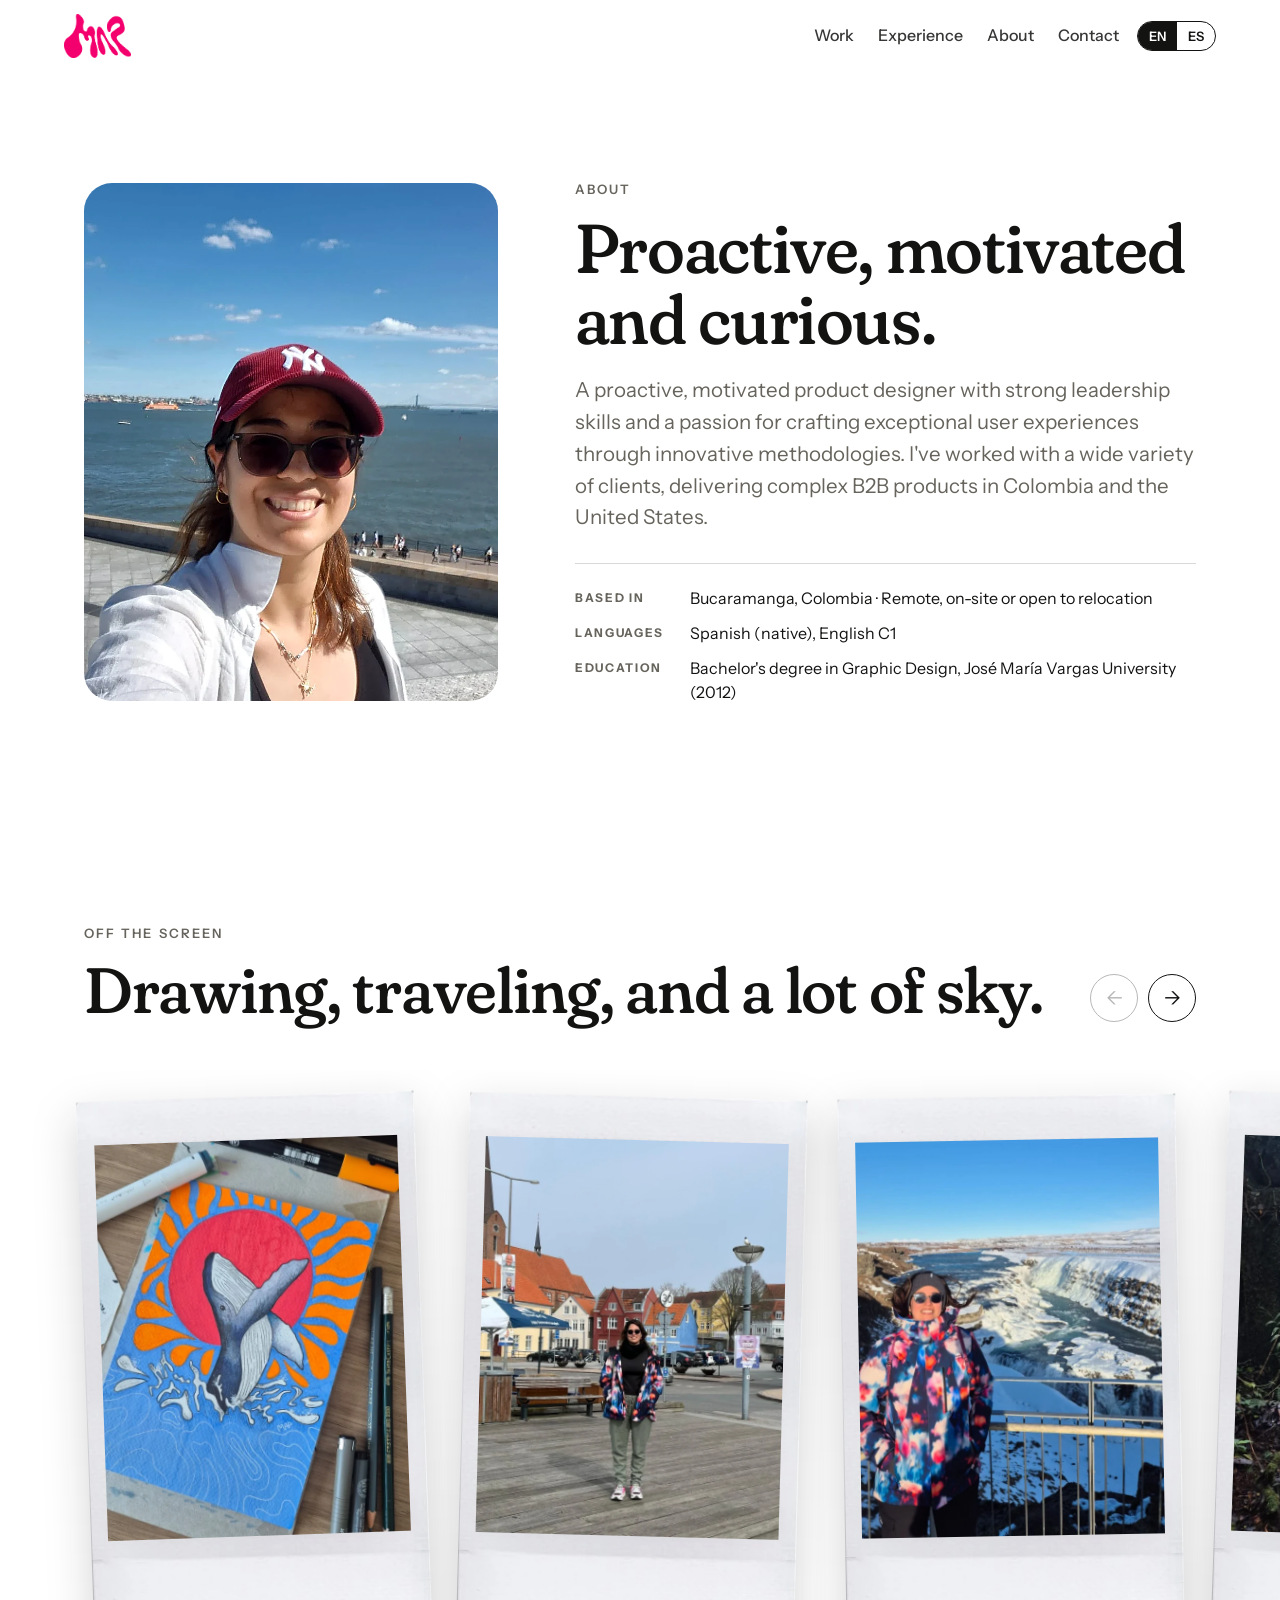
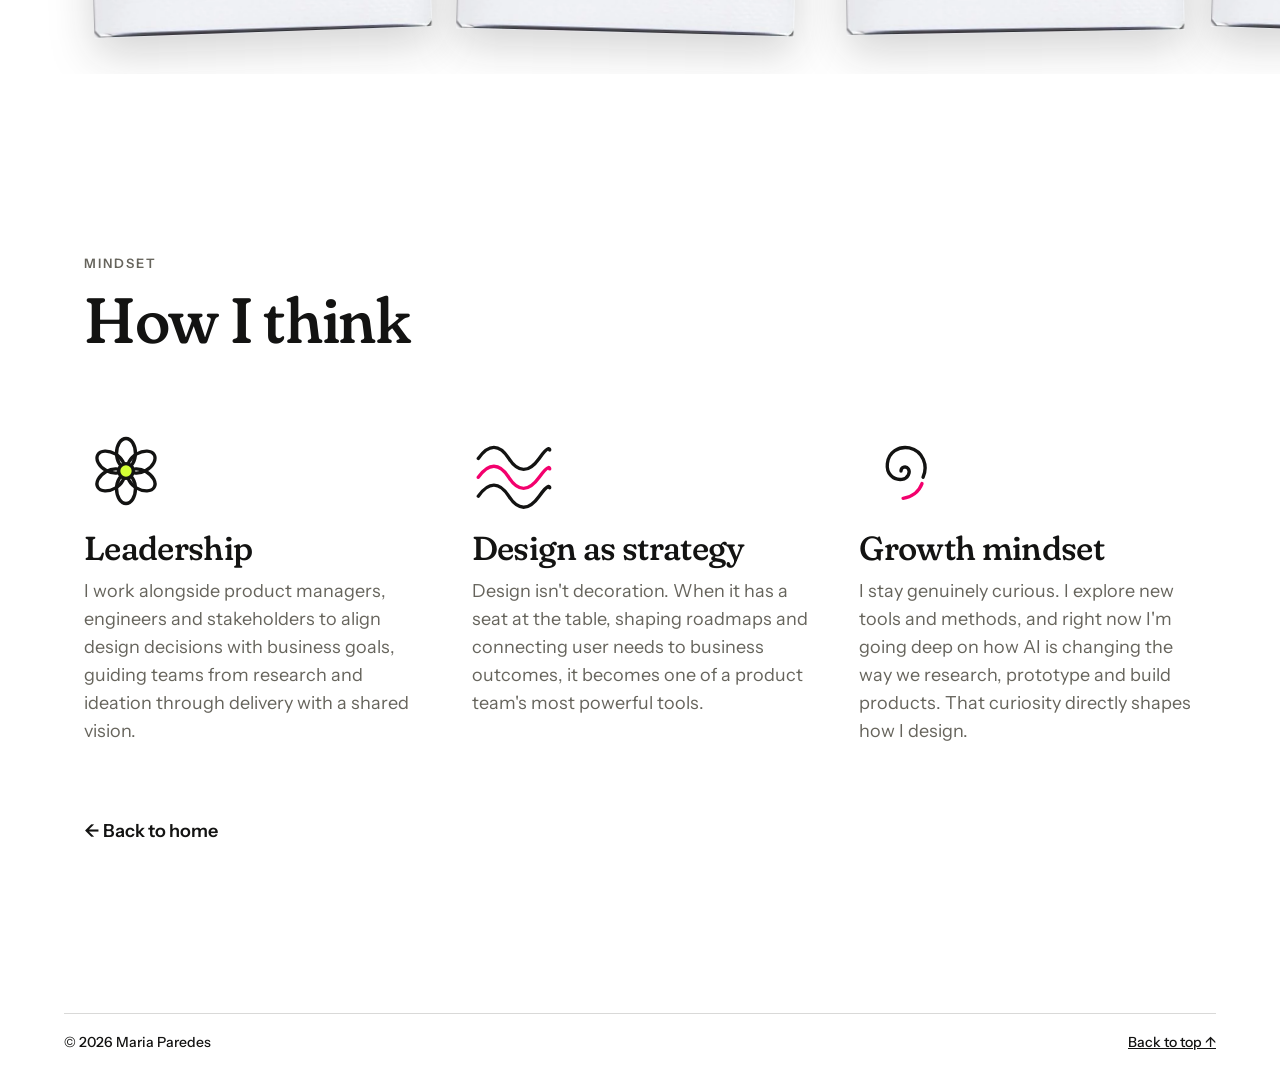
==== commit 537c15aa: "About: polaroid photo carousel, new portrait; sharper hero zoom - About page: carousel of polaroid p" ====
--- a/about.html
+++ b/about.html
@@ -30,7 +30,7 @@
 <main id="top">
   <section class="about about-page" id="about" data-theme="cream" aria-labelledby="about-title">
     <div class="wrap about-grid">
-      <figure class="portrait"><img src="assets/maria.webp" alt="Portrait of Maria Paredes smiling, wearing glasses" width="624" height="486" ></figure>
+      <figure class="portrait"><img src="assets/about/portrait.webp" alt="Maria smiling in a red cap and sunglasses by the water in New York" width="800" height="1000"></figure>
       <div>
         <p class="eyebrow" data-t="about_eyebrow">About</p>
         <h1 id="about-title" data-t="about_title">Proactive, motivated and curious.</h1>
@@ -42,6 +42,24 @@
         </dl>
       </div>
     </div>
+  </section>
+
+  <section class="life" data-theme="cream" aria-labelledby="life-title">
+    <div class="wrap">
+      <header class="sec-head life-head">
+        <div><p class="eyebrow" data-t="life_eyebrow">Off the screen</p><h2 id="life-title" data-t="life_title">Drawing, traveling, and a lot of sky.</h2></div>
+        <div class="pol-nav">
+          <button type="button" class="pol-btn" id="polPrev" aria-label="Previous photo">←</button>
+          <button type="button" class="pol-btn" id="polNext" aria-label="Next photo">→</button>
+        </div>
+      </header>
+    </div>
+    <ul class="pol-track" id="polTrack" aria-label="Photos">
+      <li class="pol" style="--r:-2deg"><div class="pframe"><img class="pic" src="assets/about/art-whale.webp" alt="Maria's ink and color illustration of a humpback whale jumping in front of a red sun, surrounded by her pens and pencils" width="640" height="836" loading="lazy"><img class="frame" src="assets/polaroid-frame.webp" alt="" aria-hidden="true" width="562" height="892" loading="lazy"></div></li>
+      <li class="pol" style="--r:1.5deg"><div class="pframe"><img class="pic" src="assets/about/denmark.webp" alt="Maria on a wooden pier in a Danish harbor town, with colorful houses and a brick church behind her" width="640" height="836" loading="lazy"><img class="frame" src="assets/polaroid-frame.webp" alt="" aria-hidden="true" width="562" height="892" loading="lazy"></div></li>
+      <li class="pol" style="--r:-1deg"><div class="pframe"><img class="pic" src="assets/about/iceland.webp" alt="Maria smiling in front of a frozen waterfall canyon in Iceland, under a clear blue sky" width="640" height="836" loading="lazy"><img class="frame" src="assets/polaroid-frame.webp" alt="" aria-hidden="true" width="562" height="892" loading="lazy"></div></li>
+      <li class="pol" style="--r:2deg"><div class="pframe"><img class="pic" src="assets/about/hike.webp" alt="Maria hiking with a yellow backpack through a narrow, moss-covered rock canyon in the forest" width="640" height="836" loading="lazy"><img class="frame" src="assets/polaroid-frame.webp" alt="" aria-hidden="true" width="562" height="892" loading="lazy"></div></li>
+    </ul>
   </section>
 
   <section class="think" data-theme="cream" aria-labelledby="think-title">
--- a/css/style.css
+++ b/css/style.css
@@ -59,7 +59,9 @@
 /* the hero is taller than the screen; its content stays pinned while "Clear thinking" grows with the scroll */
 .hero { position: relative; height: 320svh; background: #161615; color: #F4F2EA; --mute: #A9A79D; }
 .hero-pin { position: sticky; top: 0; height: 100svh; display: grid; align-content: center; padding: 100px var(--gutter) 90px; overflow: hidden; }
-.hero .l1 { transform-origin: 50% 50%; } /* no will-change: the text is redrawn sharp at every size */
+.hero .l1 { transform-origin: 50% 50%; }
+/* the zoomed copy of "Clear thinking": real font size, so it stays sharp at any size */
+.hero .clear-zoom { position: absolute; margin: 0; transform: translate(-50%, -50%); pointer-events: none; z-index: 2; contain: layout style; }
 .hero .byline, .hero .cue { transition: opacity .2s linear; }
 /* "Complex" is heavy and cut by the screen edges; "clear" is light and airy */
 .hero h1 { display: grid; grid-template-columns: minmax(0, 1fr); justify-items: center; font-weight: 400; letter-spacing: 0; }
@@ -184,6 +186,7 @@
 .about h1 { font-size: clamp(40px, 5.4vw, 76px); line-height: 1.02; margin-bottom: 20px; text-wrap: balance; }
 .about-grid { display: grid; grid-template-columns: minmax(0, .8fr) minmax(0, 1.2fr); gap: clamp(28px, 6vw, 96px); align-items: center; }
 .portrait { border-radius: 28px; overflow: hidden; background: var(--lime); }
+.portrait img { width: 100%; height: auto; } /* keep the photo's proportions; the height attribute alone stretched it */
 .about h2 { font-size: clamp(34px, 4.6vw, 64px); line-height: 1.02; margin-bottom: 20px; text-wrap: balance; }
 .lede { font-size: clamp(18px, 1.6vw, 22px); color: var(--mute); max-width: 36em; }
 .facts { display: grid; grid-template-columns: max-content 1fr; gap: 10px 26px; margin-top: 30px; padding-top: 22px; border-top: 1.5px solid var(--line); font-size: 16px; }
@@ -195,6 +198,23 @@
 .board-img { position: relative; z-index: 1; display: block; width: 100%; height: auto; }
 .doodle-line { position: absolute; inset: 0; width: 100%; height: 100%; overflow: visible; pointer-events: none; z-index: 0; }
 .doodle-line path { fill: none; stroke: var(--ink); stroke-width: 2.4; stroke-linecap: round; stroke-linejoin: round; stroke-dasharray: 1; stroke-dashoffset: var(--draw, 0); }
+
+/* ---- about: polaroid carousel of her drawings and trips ---- */
+.life { padding: clamp(40px, 7vw, 100px) 0 clamp(20px, 4vw, 60px); overflow: hidden; }
+.life-head { max-width: none; display: flex; flex-wrap: wrap; align-items: flex-end; justify-content: space-between; gap: 20px; margin-bottom: clamp(24px, 4vw, 48px); }
+.pol-nav { display: flex; gap: 10px; }
+.pol-btn { width: 48px; height: 48px; border-radius: 50%; border: 1.5px solid var(--ink); font-size: 20px; display: grid; place-items: center; transition: background .2s, color .2s; }
+.pol-btn:hover { background: var(--ink); color: var(--white); }
+.pol-btn:disabled { opacity: .3; pointer-events: none; }
+.pol-track { list-style: none; display: flex; gap: clamp(20px, 3vw, 44px); overflow-x: auto; scroll-snap-type: x mandatory; scroll-behavior: smooth; padding: 24px max(var(--gutter), calc((100vw - var(--max)) / 2 + var(--gutter))) 40px; scroll-padding-inline: max(var(--gutter), calc((100vw - var(--max)) / 2 + var(--gutter))); scrollbar-width: none; }
+.pol-track::-webkit-scrollbar { display: none; }
+.pol { flex: none; width: clamp(230px, 27vw, 340px); scroll-snap-align: start; transform: rotate(var(--r)); transition: transform .35s cubic-bezier(.3, 1.5, .4, 1); }
+.pol:hover { transform: rotate(0deg) translateY(-6px); }
+.pol .pframe { position: relative; aspect-ratio: 562 / 892; filter: drop-shadow(0 16px 22px rgba(19, 19, 18, .18)); }
+.pol .frame { position: absolute; inset: 0; width: 100%; height: 100%; }
+.pol .pic { position: absolute; z-index: 1; left: 5.34%; top: 8.52%; width: 88.97%; height: 73.32%; object-fit: cover; }
+.pol .pcap { position: absolute; z-index: 2; left: 0; right: 0; bottom: 6%; text-align: center; font-family: var(--serif); font-variation-settings: "SOFT" 100, "WONK" 1; font-size: clamp(18px, 1.6vw, 24px); color: var(--ink); }
+@media (prefers-reduced-motion: reduce) { .pol-track { scroll-behavior: auto; } .pol, .pol:hover { transition: none; } }
 
 /* ---- contact ---- */
 .contact { padding: clamp(80px, 14vw, 200px) 0 clamp(70px, 10vw, 140px); }
